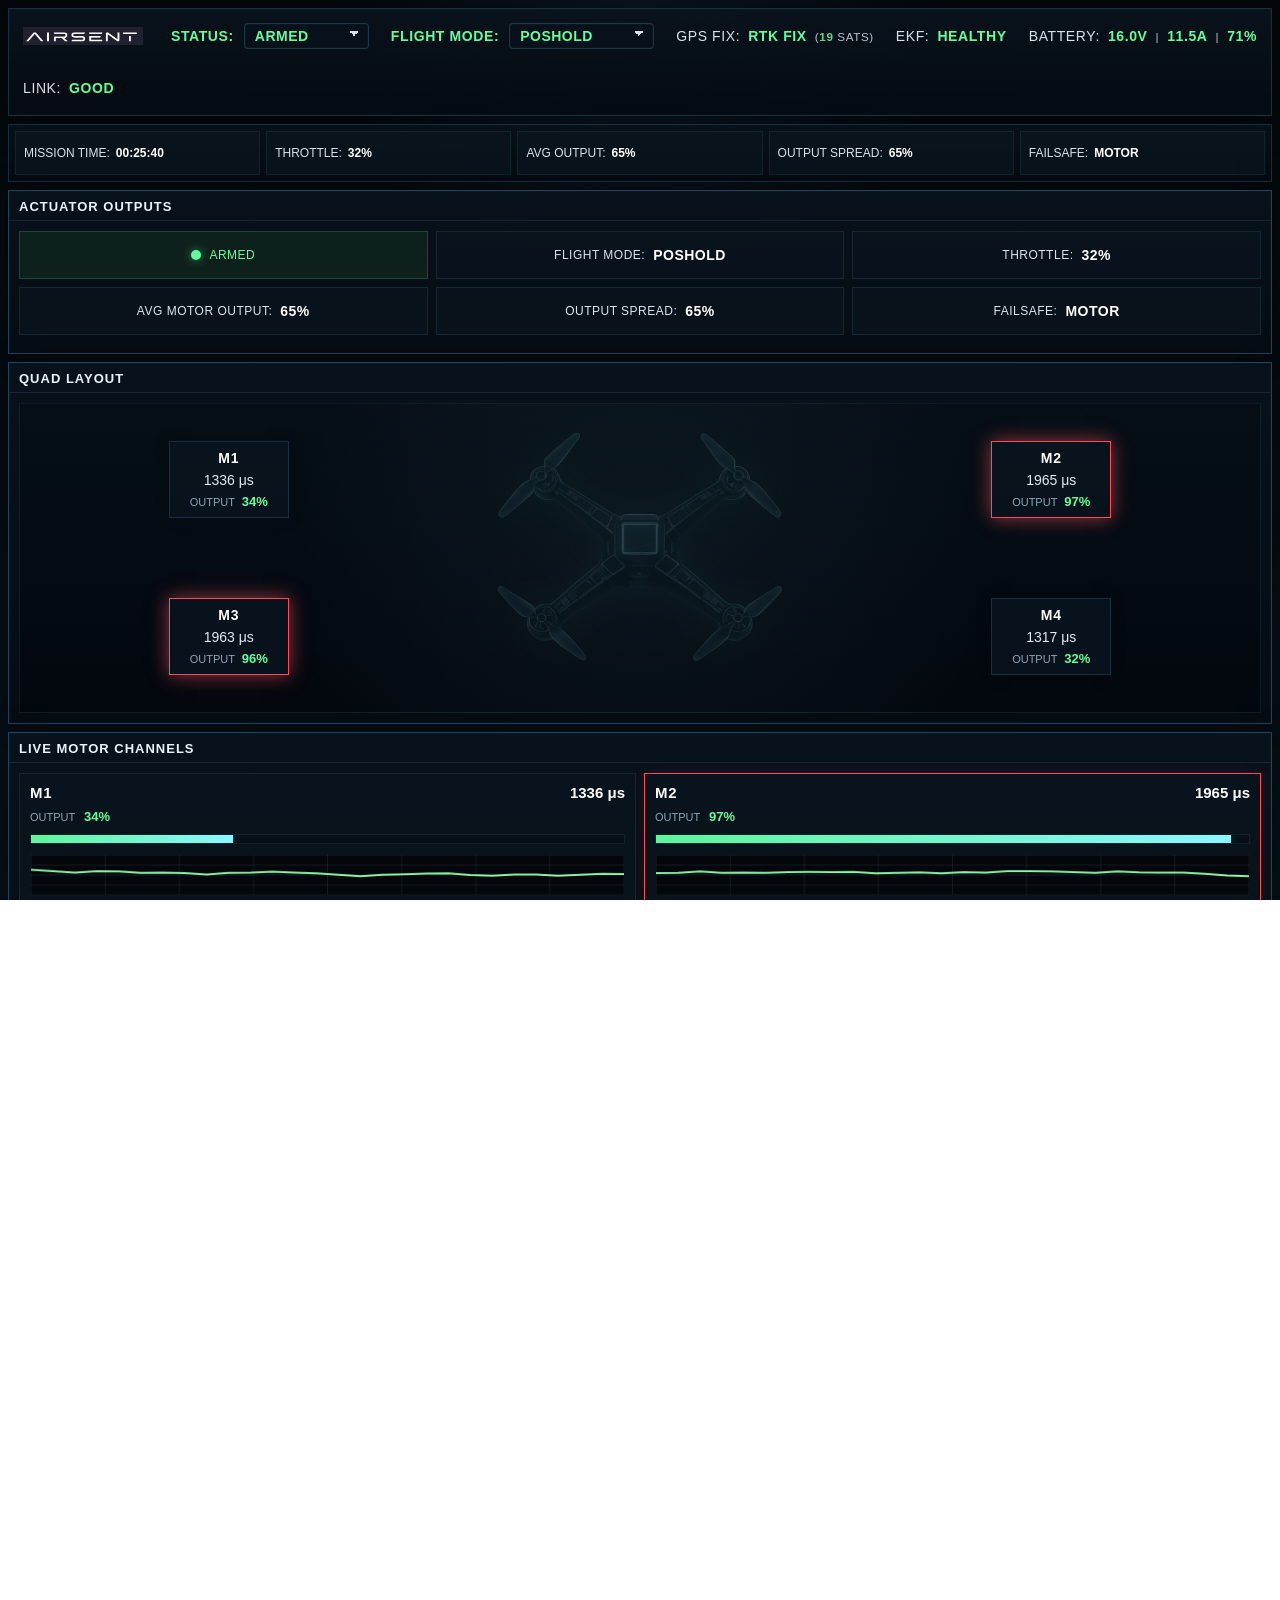
==== actuators.html @ c432e1ca "update project files" ====
<!DOCTYPE html>
<html lang="en">
<head>
  <meta charset="UTF-8" />
  <meta name="viewport" content="width=device-width, initial-scale=1.0" />
  <title>Airsent GCS V1 - Actuator Outputs</title>
  <link rel="stylesheet" href="styles.css" />
</head>
<body>
  <div class="app-shell">
    <header class="topbar">
      <div class="topbar-main">
        <div class="top-item status top-status-group">
          <img src="logo.png" alt="Airsent logo" class="top-logo" />
          <span class="top-static-label">STATUS:</span>
          <select id="statusSelect" class="top-select status-select">
            <option value="armed" selected>ARMED</option>
            <option value="prearm">PRE ARM</option>
            <option value="disarmed">DISARMED</option>
          </select>
        </div>

        <div class="top-item top-mode-group">
          <span class="top-static-label">FLIGHT MODE:</span>
          <select id="flightModeSelect" class="top-select flightmode-select">
            <option>STABILIZE</option>
            <option>ALTHOLD</option>
            <option selected>POSHOLD</option>
            <option>LOITER</option>
            <option>AUTO</option>
            <option>GUIDED</option>
            <option>RTL</option>
            <option>LAND</option>
            <option>BRAKE</option>
            <option>SPORT</option>
            <option>ACRO</option>
            <option>DRIFT</option>
            <option>FLIP</option>
            <option>AUTOTUNE</option>
            <option>THROW</option>
            <option>SMART_RTL</option>
          </select>
        </div>

        <div class="top-item">
          GPS FIX: <span id="gpsFixTop">RTK FIX</span> <small>(<span id="satCountTop">19</span> SATS)</small>
        </div>

        <div class="top-item">
          EKF: <span id="ekfTop">HEALTHY</span>
        </div>

        <div class="top-item">
          BATTERY:
          <span id="topVoltage">15.8V</span>
          <small>|</small>
          <span id="topCurrent">10.2A</span>
          <small>|</small>
          <span id="topBattery">71%</span>
        </div>

        <div class="top-item link-box">
          LINK: <span id="linkTop">GOOD</span>
        </div>
      </div>
    </header>

    <section class="subbar">
      <div class="subbar-item">
        <div class="subbar-mainline">
          <span class="subbar-label">MISSION TIME:</span>
          <span id="missionTime">00:25:38</span>
        </div>
      </div>

      <div class="subbar-item">
        <div class="subbar-mainline">
          <span class="subbar-label">THROTTLE:</span>
          <span id="throttlePercent">35%</span>
        </div>
      </div>

      <div class="subbar-item">
        <div class="subbar-mainline">
          <span class="subbar-label">AVG OUTPUT:</span>
          <span id="avgMotorOutput">33%</span>
        </div>
      </div>

      <div class="subbar-item">
        <div class="subbar-mainline">
          <span class="subbar-label">OUTPUT SPREAD:</span>
          <span id="motorSpread">6%</span>
        </div>
      </div>

      <div class="subbar-item">
        <div class="subbar-mainline">
          <span class="subbar-label">FAILSAFE:</span>
          <span id="failsafeStateTop">NORMAL</span>
        </div>
      </div>
    </section>

    <main class="actuator-page">

      <section class="panel actuator-summary-panel">
        <div class="panel-title">ACTUATOR OUTPUTS</div>

        <div class="actuator-summary-strip">
          <div class="summary-chip ok">
            <span class="chip-dot"></span>
            <span>ARMED</span>
          </div>
          <div class="summary-chip">
            FLIGHT MODE: <b id="summaryMode">POSHOLD</b>
          </div>
          <div class="summary-chip">
            THROTTLE: <b id="summaryThrottle">35%</b>
          </div>
          <div class="summary-chip">
            AVG MOTOR OUTPUT: <b id="summaryAverage">33%</b>
          </div>
          <div class="summary-chip">
            OUTPUT SPREAD: <b id="summarySpread">6%</b>
          </div>
          <div class="summary-chip">
            FAILSAFE: <b id="summaryFailsafe">NORMAL</b>
          </div>
        </div>
      </section>

      <section class="panel actuator-quad-panel">
        <div class="panel-title">QUAD LAYOUT</div>

        <div class="quad-diagram">
          <img src="drone-silhouette.png" alt="Drone silhouette" class="quad-drone-silhouette" />

          <div class="motor-node motor-node-1" id="nodeM1">
            <div class="motor-node-title">M1</div>
            <div class="motor-node-pwm"><span id="quadM1Pwm">1325</span> μs</div>
            <div class="motor-node-out">OUTPUT <b id="quadM1Out">32%</b></div>
          </div>

          <div class="motor-node motor-node-2" id="nodeM2">
            <div class="motor-node-title">M2</div>
            <div class="motor-node-pwm"><span id="quadM2Pwm">1305</span> μs</div>
            <div class="motor-node-out">OUTPUT <b id="quadM2Out">31%</b></div>
          </div>

          <div class="motor-node motor-node-3" id="nodeM3">
            <div class="motor-node-title">M3</div>
            <div class="motor-node-pwm"><span id="quadM3Pwm">1340</span> μs</div>
            <div class="motor-node-out">OUTPUT <b id="quadM3Out">34%</b></div>
          </div>

          <div class="motor-node motor-node-4" id="nodeM4">
            <div class="motor-node-title">M4</div>
            <div class="motor-node-pwm"><span id="quadM4Pwm">1335</span> μs</div>
            <div class="motor-node-out">OUTPUT <b id="quadM4Out">33%</b></div>
          </div>
        </div>
      </section>

      <section class="panel actuator-cards-panel">
        <div class="panel-title">LIVE MOTOR CHANNELS</div>

        <div class="motor-cards-grid">
          <div class="motor-card" id="motorCard1">
            <div class="motor-card-top">
              <div class="motor-card-title">M1</div>
              <div class="motor-card-value"><span id="m1pwm">1325</span> μs</div>
            </div>
            <div class="motor-card-sub">
              OUTPUT <b id="m1out">32%</b>
            </div>
            <div class="motor-bar-wrap">
              <div class="motor-bar"><div class="motor-bar-fill" id="m1bar" style="width:32%;"></div></div>
            </div>
            <canvas id="motorSpark1"></canvas>
          </div>

          <div class="motor-card" id="motorCard2">
            <div class="motor-card-top">
              <div class="motor-card-title">M2</div>
              <div class="motor-card-value"><span id="m2pwm">1305</span> μs</div>
            </div>
            <div class="motor-card-sub">
              OUTPUT <b id="m2out">31%</b>
            </div>
            <div class="motor-bar-wrap">
              <div class="motor-bar"><div class="motor-bar-fill" id="m2bar" style="width:31%;"></div></div>
            </div>
            <canvas id="motorSpark2"></canvas>
          </div>

          <div class="motor-card" id="motorCard3">
            <div class="motor-card-top">
              <div class="motor-card-title">M3</div>
              <div class="motor-card-value"><span id="m3pwm">1340</span> μs</div>
            </div>
            <div class="motor-card-sub">
              OUTPUT <b id="m3out">34%</b>
            </div>
            <div class="motor-bar-wrap">
              <div class="motor-bar"><div class="motor-bar-fill" id="m3bar" style="width:34%;"></div></div>
            </div>
            <canvas id="motorSpark3"></canvas>
          </div>

          <div class="motor-card" id="motorCard4">
            <div class="motor-card-top">
              <div class="motor-card-title">M4</div>
              <div class="motor-card-value"><span id="m4pwm">1335</span> μs</div>
            </div>
            <div class="motor-card-sub">
              OUTPUT <b id="m4out">33%</b>
            </div>
            <div class="motor-bar-wrap">
              <div class="motor-bar"><div class="motor-bar-fill" id="m4bar" style="width:33%;"></div></div>
            </div>
            <canvas id="motorSpark4"></canvas>
          </div>
        </div>
      </section>

      <section class="panel actuator-graphs-panel">
        <div class="panel-title">OUTPUT TRENDS</div>

        <div class="dual-graphs">
          <div class="graph-block">
            <div class="graph-label">MOTOR PWM (μs)</div>
            <canvas id="motorPwmChart"></canvas>
            <div class="graph-legend">
              <span class="legend-item legend-m1">M1</span>
              <span class="legend-item legend-m2">M2</span>
              <span class="legend-item legend-m3">M3</span>
              <span class="legend-item legend-m4">M4</span>
            </div>
          </div>

          <div class="graph-block">
            <div class="graph-label">MOTOR OUTPUT (%)</div>
            <canvas id="motorOutputChart"></canvas>
            <div class="graph-legend">
              <span class="legend-item legend-m1">M1</span>
              <span class="legend-item legend-m2">M2</span>
              <span class="legend-item legend-m3">M3</span>
              <span class="legend-item legend-m4">M4</span>
            </div>
          </div>
        </div>
      </section>

      <section class="panel actuator-diagnostics-panel">
        <div class="panel-title">DIAGNOSTICS</div>

        <div class="diagnostics-grid">
          <div class="diag-row">
            <span>AVERAGE OUTPUT</span>
            <b id="diagAverage">33%</b>
          </div>
          <div class="diag-row">
            <span>HIGHEST MOTOR</span>
            <b id="diagHighest">M3 @ 1340 μs</b>
          </div>
          <div class="diag-row">
            <span>LOWEST MOTOR</span>
            <b id="diagLowest">M2 @ 1305 μs</b>
          </div>
          <div class="diag-row">
            <span>OUTPUT SPREAD</span>
            <b id="diagSpread">6%</b>
          </div>
          <div class="diag-row">
            <span>OSCILLATION</span>
            <b id="diagOscillation">LOW</b>
          </div>
          <div class="diag-row">
            <span>STATUS</span>
            <b id="diagStatus">NO WARNINGS</b>
          </div>
        </div>
      </section>

      <section class="panel actuator-tests-panel">
        <div class="panel-title">MOTOR TESTS</div>

        <div class="tests-warning">
          PROPS MUST BE REMOVED BEFORE RUNNING ANY MOTOR TEST.
        </div>

        <div class="tests-grid">
          <button class="test-btn" data-motor="1">M1 TEST</button>
          <button class="test-btn" data-motor="2">M2 TEST</button>
          <button class="test-btn" data-motor="3">M3 TEST</button>
          <button class="test-btn" data-motor="4">M4 TEST</button>
        </div>

        <button class="test-btn stop-btn" data-motor="all-stop">ALL MOTORS STOP</button>
      </section>
    </main>
  </div>

  <script>
    const missionTimeEl = document.getElementById("missionTime");
    const topVoltage = document.getElementById("topVoltage");
    const topCurrent = document.getElementById("topCurrent");
    const topBattery = document.getElementById("topBattery");
    const throttlePercent = document.getElementById("throttlePercent");
    const avgMotorOutput = document.getElementById("avgMotorOutput");
    const motorSpreadEl = document.getElementById("motorSpread");
    const failsafeStateTop = document.getElementById("failsafeStateTop");

    const summaryMode = document.getElementById("summaryMode");
    const summaryThrottle = document.getElementById("summaryThrottle");
    const summaryAverage = document.getElementById("summaryAverage");
    const summarySpread = document.getElementById("summarySpread");
    const summaryFailsafe = document.getElementById("summaryFailsafe");

    const diagAverage = document.getElementById("diagAverage");
    const diagHighest = document.getElementById("diagHighest");
    const diagLowest = document.getElementById("diagLowest");
    const diagSpread = document.getElementById("diagSpread");
    const diagOscillation = document.getElementById("diagOscillation");
    const diagStatus = document.getElementById("diagStatus");

    const pwmEls = [
      document.getElementById("m1pwm"),
      document.getElementById("m2pwm"),
      document.getElementById("m3pwm"),
      document.getElementById("m4pwm")
    ];

    const outEls = [
      document.getElementById("m1out"),
      document.getElementById("m2out"),
      document.getElementById("m3out"),
      document.getElementById("m4out")
    ];

    const quadPwmEls = [
      document.getElementById("quadM1Pwm"),
      document.getElementById("quadM2Pwm"),
      document.getElementById("quadM3Pwm"),
      document.getElementById("quadM4Pwm")
    ];

    const quadOutEls = [
      document.getElementById("quadM1Out"),
      document.getElementById("quadM2Out"),
      document.getElementById("quadM3Out"),
      document.getElementById("quadM4Out")
    ];

    const barEls = [
      document.getElementById("m1bar"),
      document.getElementById("m2bar"),
      document.getElementById("m3bar"),
      document.getElementById("m4bar")
    ];

    const motorCards = [
      document.getElementById("motorCard1"),
      document.getElementById("motorCard2"),
      document.getElementById("motorCard3"),
      document.getElementById("motorCard4")
    ];

    const motorNodes = [
      document.getElementById("nodeM1"),
      document.getElementById("nodeM2"),
      document.getElementById("nodeM3"),
      document.getElementById("nodeM4")
    ];

    let missionSeconds = 25 * 60 + 38;
    let flightMode = "POSHOLD";

    function pad(n) {
      return String(n).padStart(2, "0");
    }

    function rand(min, max) {
      return Math.random() * (max - min) + min;
    }

    function pwmToPercent(pwm) {
      return Math.round(((pwm - 1000) / 1000) * 100);
    }

    function updateMissionTime() {
      missionSeconds++;
      const hours = Math.floor(missionSeconds / 3600);
      const minutes = Math.floor((missionSeconds % 3600) / 60);
      const seconds = missionSeconds % 60;
      missionTimeEl.textContent = `${pad(hours)}:${pad(minutes)}:${pad(seconds)}`;
    }

function applyMotorFaultState(pwm, outputs, average, spread) {
  let failsafe = "NORMAL";
  let status = "NO WARNINGS";
  let oscillation = "LOW";

  if (spread >= 8) {
    status = "OUTPUT IMBALANCE";
    oscillation = "MED";
  }

  if (spread >= 12) {
    failsafe = "WATCH";
    status = "HIGH SPREAD";
    oscillation = "HIGH";
  }

  let motorFaultDetected = false;

  pwm.forEach((value, i) => {
    const card = motorCards[i];
    const node = motorNodes[i];
    const output = outputs[i];

    card.classList.remove("warn-card", "hot-card", "motor-fault");
    node.classList.remove("motor-fault");

    if (output >= average + 4) {
      card.classList.add("warn-card");
    }

    if (output >= average + 7) {
      card.classList.add("hot-card");
    }

    const faultDetected =
      output > 85 ||
      value < 1050 ||
      value > 1950;

    if (faultDetected) {
      motorFaultDetected = true;
      card.classList.add("motor-fault");
      node.classList.add("motor-fault");
    }
  });

  if (motorFaultDetected) {
    failsafe = "MOTOR";
    status = "MOTOR FAULT";
    oscillation = "HIGH";
  }

  failsafeStateTop.textContent = failsafe;
  summaryFailsafe.textContent = failsafe;
  diagOscillation.textContent = oscillation;
  diagStatus.textContent = status;
}

    function updateActuatorPage() {
      updateMissionTime();

      const pwm = [
        Math.floor(rand(1295, 1360)),
        Math.floor(rand(1288, 1350)),
        Math.floor(rand(1305, 1375)),
        Math.floor(rand(1298, 1365))
      ];
      pwm[1] = 1965;

      const forceFault = Math.random() > 0.94;
      if (forceFault) {
        const faultIndex = Math.floor(rand(0, 4));
        pwm[faultIndex] = Math.floor(rand(1910, 1985));
      }

      const outputs = pwm.map(pwmToPercent);
      const average = Math.round(outputs.reduce((a, b) => a + b, 0) / outputs.length);
      const spread = Math.max(...outputs) - Math.min(...outputs);
      const highestIndex = outputs.indexOf(Math.max(...outputs));
      const lowestIndex = outputs.indexOf(Math.min(...outputs));

      const throttle = Math.round(rand(31, 38));
      const voltage = rand(15.5, 16.0).toFixed(1);
      const current = rand(9.6, 12.4).toFixed(1);
      const battery = Math.floor(rand(68, 73));

      topVoltage.textContent = `${voltage}V`;
      topCurrent.textContent = `${current}A`;
      topBattery.textContent = `${battery}%`;

      throttlePercent.textContent = `${throttle}%`;
      avgMotorOutput.textContent = `${average}%`;
      motorSpreadEl.textContent = `${spread}%`;

      summaryMode.textContent = flightMode;
      summaryThrottle.textContent = `${throttle}%`;
      summaryAverage.textContent = `${average}%`;
      summarySpread.textContent = `${spread}%`;

      diagAverage.textContent = `${average}%`;
      diagHighest.textContent = `M${highestIndex + 1} @ ${pwm[highestIndex]} μs`;
      diagLowest.textContent = `M${lowestIndex + 1} @ ${pwm[lowestIndex]} μs`;
      diagSpread.textContent = `${spread}%`;

      pwm.forEach((value, i) => {
        pwmEls[i].textContent = value;
        quadPwmEls[i].textContent = value;
        outEls[i].textContent = `${outputs[i]}%`;
        quadOutEls[i].textContent = `${outputs[i]}%`;
        barEls[i].style.width = `${outputs[i]}%`;
      });

      applyMotorFaultState(pwm, outputs, average, spread);
    }

    function randomSeries(length, base = 0.5, variation = 0.1) {
      const arr = [];
      let current = base;
      for (let i = 0; i < length; i++) {
        current += (Math.random() - 0.5) * variation;
        current = Math.max(0.08, Math.min(0.92, current));
        arr.push(current);
      }
      return arr;
    }

    function drawChart(canvasId, lines, gridX = 10, gridY = 5) {
      const canvas = document.getElementById(canvasId);
      if (!canvas) return;
      const ctx = canvas.getContext("2d");

      function render() {
        const rect = canvas.getBoundingClientRect();
        const width = rect.width;
        const height = rect.height;
        if (width <= 0 || height <= 0) return;

        canvas.width = width * window.devicePixelRatio;
        canvas.height = height * window.devicePixelRatio;
        ctx.setTransform(window.devicePixelRatio, 0, 0, window.devicePixelRatio, 0, 0);

        ctx.clearRect(0, 0, width, height);
        ctx.fillStyle = "#03070c";
        ctx.fillRect(0, 0, width, height);

        ctx.strokeStyle = "rgba(255,255,255,0.08)";
        ctx.lineWidth = 1;

        for (let x = 0; x <= gridX; x++) {
          const px = (x / gridX) * width;
          ctx.beginPath();
          ctx.moveTo(px, 0);
          ctx.lineTo(px, height);
          ctx.stroke();
        }

        for (let y = 0; y <= gridY; y++) {
          const py = (y / gridY) * height;
          ctx.beginPath();
          ctx.moveTo(0, py);
          ctx.lineTo(width, py);
          ctx.stroke();
        }

        for (const line of lines) {
          ctx.beginPath();
          ctx.strokeStyle = line.color;
          ctx.lineWidth = line.width || 2;

          line.data.forEach((v, i) => {
            const x = (i / (line.data.length - 1)) * width;
            const y = height - v * height;
            if (i === 0) ctx.moveTo(x, y);
            else ctx.lineTo(x, y);
          });

          ctx.stroke();
        }
      }

      render();
      window.addEventListener("resize", render);
    }

    drawChart("motorSpark1", [{ color: "#8df7a7", data: randomSeries(28, 0.62, 0.08), width: 2 }], 8, 4);
    drawChart("motorSpark2", [{ color: "#8df7a7", data: randomSeries(28, 0.56, 0.08), width: 2 }], 8, 4);
    drawChart("motorSpark3", [{ color: "#8df7a7", data: randomSeries(28, 0.68, 0.08), width: 2 }], 8, 4);
    drawChart("motorSpark4", [{ color: "#8df7a7", data: randomSeries(28, 0.64, 0.08), width: 2 }], 8, 4);

    drawChart("motorPwmChart", [
      { color: "#7fdcff", data: randomSeries(50, 0.56, 0.08) },
      { color: "#7fff98", data: randomSeries(50, 0.62, 0.08) },
      { color: "#d8ff73", data: randomSeries(50, 0.68, 0.08) },
      { color: "#8bc1ff", data: randomSeries(50, 0.60, 0.08) }
    ], 14, 5);

    drawChart("motorOutputChart", [
      { color: "#7fdcff", data: randomSeries(50, 0.30, 0.05) },
      { color: "#7fff98", data: randomSeries(50, 0.32, 0.05) },
      { color: "#d8ff73", data: randomSeries(50, 0.34, 0.05) },
      { color: "#8bc1ff", data: randomSeries(50, 0.33, 0.05) }
    ], 14, 5);

    setInterval(updateActuatorPage, 1000);
    updateActuatorPage();
  </script>
</body>
</html>
---- styles.css ----
:root{
  --bg:#04080d;
  --panel:#07131d;
  --panel2:#091824;
  --line:#173040;
  --line2:#1f455d;
  --text:#e9f3fb;
  --muted:#8ea6b8;
  --green:#62ff9e;
  --cyan:#7fdcff;
  --amber:#f0bc59;
  --red:#ff5d73;
  --orange:#ffb347;
}

*{
  box-sizing:border-box;
}

html,body{
  margin:0;
  padding:0;
  height:100%;
  overflow:hidden;
  background:
    radial-gradient(circle at top, rgba(60,125,190,.12), transparent 28%),
    linear-gradient(180deg,#03070b 0%, #061018 100%);
  color:var(--text);
  font-family:Arial, Helvetica, sans-serif;
}

body{
  min-height:100vh;
}

.app-shell{
  padding:8px;
  height:100vh;
}

.topbar{
  border:1px solid var(--line);
  background:linear-gradient(180deg, rgba(9,19,28,.95), rgba(4,10,16,.98));
  box-shadow:inset 0 0 0 1px rgba(255,255,255,.02), 0 0 40px rgba(0,0,0,.35);
  padding:10px 14px;
}

.topbar-main{
  display:flex;
  align-items:center;
  gap:18px;
  flex-wrap:wrap;
  justify-content:space-between;
}

.top-item{
  color:#d7e2ea;
  font-size:14px;
  letter-spacing:.6px;
  text-transform:uppercase;
  position:relative;
  display:flex;
  align-items:center;
  gap:8px;
  min-height:34px;
}

.top-item span{
  color:var(--green);
  font-weight:700;
}

.top-item small{
  color:#d7e2ea;
  opacity:.85;
}

.link-box{
  padding-right:6px;
}

.top-status-group,
.top-mode-group{
  gap:10px;
}

.top-logo{
  width:120px;
  height:auto;
  max-height:28px;
  object-fit:contain;
  object-position:left center;
  display:block;
  flex:0 0 auto;
  margin-right:18px;
}

.top-static-label{
  color:#d7e2ea;
  font-size:14px;
  letter-spacing:.6px;
  text-transform:uppercase;
  font-weight:400;
}

.top-select{
  background:rgba(8,18,28,.96);
  color:var(--green);
  border:1px solid rgba(127,220,255,.18);
  border-radius:4px;
  padding:4px 28px 4px 10px;
  font-size:14px;
  font-weight:700;
  text-transform:uppercase;
  letter-spacing:.5px;
  outline:none;
  appearance:none;
  -webkit-appearance:none;
  -moz-appearance:none;
  cursor:pointer;
  line-height:1.2;
  box-shadow:inset 0 0 0 1px rgba(255,255,255,.02);
  background-image:
    linear-gradient(45deg, transparent 50%, #d7e2ea 50%),
    linear-gradient(135deg, #d7e2ea 50%, transparent 50%);
  background-position:
    calc(100% - 14px) calc(50% - 2px),
    calc(100% - 9px) calc(50% - 2px);
  background-size:5px 5px, 5px 5px;
  background-repeat:no-repeat;
}

.top-select:hover{
  border-color:rgba(127,220,255,.30);
}

.top-select:focus{
  border-color:rgba(127,220,255,.45);
  box-shadow:0 0 0 1px rgba(127,220,255,.18);
}

.status-select{
  min-width:125px;
}

.flightmode-select{
  min-width:145px;
}

.status-select.status-armed{
  color:var(--green);
  border-color:rgba(98,255,158,.28);
}

.status-select.status-prearm{
  color:var(--orange);
  border-color:rgba(255,179,71,.28);
}

.status-select.status-disarmed{
  color:var(--red);
  border-color:rgba(255,93,115,.28);
}

/* blinking state for active command / mode */
.blink-red{
  color:var(--red) !important;
  border-color:rgba(255,93,115,.6) !important;
  box-shadow:0 0 0 1px rgba(255,93,115,.18), 0 0 12px rgba(255,93,115,.22) !important;
  animation:blinkRed 1s linear infinite;
}

@keyframes blinkRed{
  0%, 100%{
    opacity:1;
  }
  50%{
    opacity:.35;
  }
}

.subbar{
  margin-top:8px;
  border:1px solid var(--line);
  background:linear-gradient(180deg, rgba(7,17,26,.94), rgba(4,10,16,.98));
  display:grid;
  grid-template-columns:repeat(5,1fr);
  gap:6px;
  padding:6px;
}

.subbar-item{
  border:1px solid rgba(127,220,255,.08);
  background:rgba(10,20,30,.75);
  padding:6px 8px;
  font-size:12px;
  text-transform:uppercase;
  color:#d6e2eb;
  min-height:44px;
  display:flex;
  align-items:center;
  justify-content:space-between;
  gap:8px;
}

.subbar-item span{
  color:#fff;
  font-weight:700;
}

.subbar-mainline{
  display:flex;
  align-items:center;
  gap:6px;
  min-width:0;
  flex-wrap:wrap;
}

.subbar-label{
  color:#d6e2eb !important;
  font-weight:400 !important;
}

.subbar-controls{
  display:flex;
  align-items:center;
  gap:6px;
  flex-shrink:0;
}

.subbar-btn{
  width:24px;
  height:24px;
  border-radius:4px;
  border:1px solid rgba(127,220,255,.18);
  background:#0c1822;
  color:var(--green);
  cursor:pointer;
  font-size:12px;
  line-height:1;
  display:flex;
  align-items:center;
  justify-content:center;
}

.subbar-btn:hover{
  border-color:rgba(127,220,255,.35);
  background:#102432;
}

.subbar-btn.warning{
  color:var(--red);
  border-color:rgba(255,93,115,.35);
}

.subbar-btn.warning:hover{
  border-color:rgba(255,93,115,.55);
  background:#24121a;
}

.dashboard{
  margin-top:8px;
  display:grid;
  grid-template-columns:220px minmax(220px, .68fr) minmax(700px, 2.55fr) minmax(250px, .9fr);
  grid-template-rows:minmax(0, 1fr) 150px 190px;
  grid-template-areas:
    "left attitude map right"
    "left mini mini mini"
    "left timeline timeline timeline";
  gap:8px;
  height:calc(100vh - 112px);
  width:100%;
  min-width:0;
}

.panel{
  border:1px solid var(--line2);
  background:
    linear-gradient(180deg, rgba(8,18,28,.96), rgba(5,12,18,.98));
  box-shadow:
    inset 0 0 0 1px rgba(255,255,255,.02),
    0 0 25px rgba(0,0,0,.3);
  position:relative;
  overflow:hidden;
  min-width:0;
}

.panel::before{
  content:"";
  position:absolute;
  inset:0;
  background-image:
    linear-gradient(rgba(255,255,255,.02) 1px, transparent 1px),
    linear-gradient(90deg, rgba(255,255,255,.015) 1px, transparent 1px);
  background-size:100% 28px, 28px 100%;
  opacity:.08;
  pointer-events:none;
}

.panel-title{
  font-size:13px;
  letter-spacing:1px;
  text-transform:uppercase;
  font-weight:700;
  padding:8px 10px 6px;
  border-bottom:1px solid rgba(127,220,255,.1);
}

.panel-title-with-actions{
  display:flex;
  align-items:center;
  justify-content:space-between;
  gap:10px;
}

.panel-action-group{
  display:flex;
  align-items:center;
  gap:6px;
}

.panel-action-btn{
  width:24px;
  height:24px;
  border-radius:4px;
  border:1px solid rgba(127,220,255,.18);
  background:#0c1822;
  color:var(--green);
  cursor:pointer;
  font-size:12px;
  line-height:1;
  display:flex;
  align-items:center;
  justify-content:center;
  flex-shrink:0;
}

.panel-action-btn:hover{
  border-color:rgba(127,220,255,.35);
  background:#102432;
}

.panel-action-btn.warning{
  color:var(--red);
  border-color:rgba(255,93,115,.35);
}

.panel-action-btn.warning:hover{
  border-color:rgba(255,93,115,.55);
  background:#24121a;
}

.left-column{
  grid-area:left;
  display:grid;
  gap:8px;
  grid-template-rows:172px 132px 164px 1fr;
  min-height:0;
}

.motor-panel,
.failsafe-panel,
.flight-controls-panel,
.events-panel{
  padding-bottom:8px;
}

.motor-header{
  display:grid;
  grid-template-columns:1fr 55px;
  padding:8px 10px 4px;
  color:var(--muted);
  font-size:11px;
  text-transform:uppercase;
}

.motor-row{
  display:grid;
  grid-template-columns:1fr 55px;
  gap:8px;
  align-items:center;
  padding:7px 10px;
  font-size:13px;
  border-bottom:1px solid rgba(255,255,255,.03);
}

.motor-row b{
  color:#fff;
  margin-left:4px;
}

.pill-good{
  margin:10px 10px 0;
  display:inline-block;
  border:1px solid rgba(98,255,158,.18);
  background:rgba(17,38,28,.85);
  color:var(--green);
  padding:5px 10px;
  font-weight:700;
  text-transform:uppercase;
}

/* FAILSAFE PANEL */

.failsafe-list{
  padding:8px 10px 0;
  display:grid;
  gap:8px;
}

.failsafe-row{
  display:grid;
  grid-template-columns:minmax(0,1fr) 92px;
  align-items:center;
  gap:8px;
  padding:0;
  border-bottom:none;
  font-size:12px;
  text-transform:uppercase;
}

.failsafe-row span{
  color:#d8e5ef;
  min-width:0;
}

.failsafe-select{
  width:100%;
  min-width:0;
  background:rgba(8,18,28,.96);
  color:var(--amber);
  border:1px solid rgba(240,188,89,.22);
  border-radius:4px;
  padding:5px 22px 5px 8px;
  font-size:11px;
  font-weight:700;
  text-transform:uppercase;
  letter-spacing:.4px;
  outline:none;
  appearance:none;
  -webkit-appearance:none;
  -moz-appearance:none;
  cursor:pointer;
  background-image:
    linear-gradient(45deg, transparent 50%, #d7e2ea 50%),
    linear-gradient(135deg, #d7e2ea 50%, transparent 50%);
  background-position:
    calc(100% - 12px) calc(50% - 2px),
    calc(100% - 7px) calc(50% - 2px);
  background-size:5px 5px, 5px 5px;
  background-repeat:no-repeat;
}

.failsafe-select:hover{
  border-color:rgba(240,188,89,.4);
}

.failsafe-select:focus{
  border-color:rgba(240,188,89,.55);
}

/* FLIGHT CONTROLS */

.flight-controls-panel{
  padding-bottom:10px;
}

.flight-controls-grid{
  display:grid;
  grid-template-columns:repeat(4, minmax(0,1fr));
  gap:8px;
  padding:12px;
}

.flight-btn{
  background:#0c1822;
  border:1px solid rgba(127,220,255,.18);
  color:var(--green);
  font-size:20px;
  height:42px;
  border-radius:6px;
  cursor:pointer;
  transition:.15s ease;
  box-shadow:inset 0 0 0 1px rgba(255,255,255,.02);
  display:flex;
  align-items:center;
  justify-content:center;
  min-width:0;
}

.flight-btn:hover{
  border-color:rgba(127,220,255,.35);
  background:#102432;
}

.flight-btn:active{
  transform:translateY(1px);
}

.flight-btn.active-command{
  color:var(--red);
  border-color:rgba(255,93,115,.6);
  box-shadow:0 0 0 1px rgba(255,93,115,.18), 0 0 12px rgba(255,93,115,.22);
  animation:blinkRed 1s linear infinite;
}

.emergency-btn{
  color:var(--red);
  border-color:rgba(255,93,115,.35);
}

.emergency-btn:hover{
  border-color:rgba(255,93,115,.55);
  background:#24121a;
}

.event-item{
  display:flex;
  justify-content:space-between;
  gap:8px;
  padding:6px 10px;
  border-bottom:1px solid rgba(255,255,255,.03);
  font-size:12px;
}

.event-item span:first-child{
  color:#d8e5ef;
  min-width:64px;
}

.event-item span:last-child{
  color:#ecf7ff;
  text-transform:uppercase;
  font-size:12px;
  text-align:right;
}

.attitude-panel{
  grid-area:attitude;
  padding-bottom:6px;
  min-height:0;
  display:flex;
  flex-direction:column;
}

.attitude-topline{
  display:flex;
  justify-content:space-between;
  padding:8px 12px 0;
  text-transform:uppercase;
  font-size:11px;
  color:#d0dce5;
  flex-shrink:0;
}

.attitude-topline span{
  color:#fff;
  font-size:14px;
  font-weight:700;
  margin-left:4px;
}

.attitude-layout{
  display:grid;
  grid-template-columns:minmax(0, 1fr);
  gap:0;
  padding:4px 10px 0;
  align-items:center;
  flex:0 0 auto;
}

.attitude-wrap{
  display:flex;
  align-items:center;
  justify-content:center;
  min-height:138px;
}

.attitude-ring{
  width:128px;
  height:128px;
  border-radius:50%;
  position:relative;
  border:1px solid rgba(255,255,255,.10);
  background:
    radial-gradient(circle at 50% 40%, rgba(255,255,255,.04), rgba(255,255,255,0) 58%),
    linear-gradient(180deg, rgba(7,18,28,.96), rgba(3,8,14,.98));
  box-shadow:
    inset 0 0 0 8px rgba(255,255,255,.02),
    inset 0 0 20px rgba(0,0,0,.45),
    0 0 20px rgba(127,220,255,.05);
}

.attitude-bezel{
  position:absolute;
  inset:5px;
  border-radius:50%;
  border:2px solid rgba(255,255,255,.14);
  pointer-events:none;
}

.tick{
  position:absolute;
  background:#f2f7fb;
  opacity:.95;
  border-radius:2px;
  box-shadow:0 0 8px rgba(255,255,255,.08);
}

.tick-top{width:16px;height:4px;top:7px;left:50%;transform:translateX(-50%);}
.tick-right{width:4px;height:16px;right:7px;top:50%;transform:translateY(-50%);}
.tick-bottom{width:16px;height:4px;bottom:7px;left:50%;transform:translateX(-50%);}
.tick-left{width:4px;height:16px;left:7px;top:50%;transform:translateY(-50%);}

.attitude-mark{
  position:absolute;
  width:12px;
  height:2px;
  background:rgba(255,255,255,.55);
  top:50%;
  margin-top:-1px;
}

.mark-30-left{left:16px;}
.mark-30-right{right:16px;}
.mark-15-left{left:26px;width:8px;}
.mark-15-right{right:26px;width:8px;}

.horizon-disc{
  position:absolute;
  inset:14px;
  border-radius:50%;
  overflow:hidden;
  background:#000;
  box-shadow:inset 0 0 22px rgba(0,0,0,.45);
}

.sky{
  position:absolute;
  inset:0 0 50% 0;
  background:
    linear-gradient(180deg,#78afd8 0%, #4f82aa 55%, #335a7c 100%);
}

.ground{
  position:absolute;
  inset:50% 0 0 0;
  background:
    linear-gradient(180deg,#9a8462 0%, #776246 52%, #584633 100%);
}

.horizon-line{
  position:absolute;
  top:50%;
  left:-10%;
  width:120%;
  height:4px;
  background:#f0c25b;
  box-shadow:0 0 12px rgba(240,194,91,.28);
}

.pitch-ladder{
  position:absolute;
  left:50%;
  width:34px;
  height:2px;
  background:rgba(255,255,255,.72);
  transform:translateX(-50%);
}

.pitch-up-1{top:36%;}
.pitch-up-2{top:27%; width:22px;}
.pitch-down-1{top:64%;}
.pitch-down-2{top:73%; width:22px;}

.crosshair{
  position:absolute;
  left:50%;
  top:50%;
  width:40px;
  height:40px;
  transform:translate(-50%,-50%);
}

.crosshair::before,
.crosshair::after{
  content:"";
  position:absolute;
  background:#ffffff;
  box-shadow:0 0 10px rgba(255,255,255,.08);
}

.crosshair::before{
  width:40px;
  height:3px;
  top:50%;
  left:0;
  transform:translateY(-50%);
}

.crosshair::after{
  width:3px;
  height:40px;
  top:0;
  left:50%;
  transform:translateX(-50%);
}

.attitude-glow{
  position:absolute;
  inset:0;
  border-radius:50%;
  box-shadow:0 0 18px rgba(127,220,255,.05) inset;
  pointer-events:none;
}

.attitude-side{
  display:none;
}

.attitude-bottom-strip{
  display:grid;
  grid-template-columns:1fr;
  gap:4px;
  padding:6px 10px 0;
  margin-top:auto;
}

.compass-strip{
  min-height:92px;
}

.compass-card{
  border:1px solid rgba(127,220,255,.08);
  background:
    linear-gradient(180deg, rgba(10,20,30,.78), rgba(6,14,22,.88));
  padding:8px 8px 6px;
  min-width:0;
  display:flex;
  flex-direction:column;
  align-items:center;
  justify-content:center;
  gap:6px;
}

.modern-compass{
  position:relative;
  width:104px;
  height:104px;
}

.modern-compass-ring{
  position:absolute;
  inset:0;
  border-radius:50%;
  border:2px solid rgba(255,255,255,.22);
  background:
    radial-gradient(circle at 50% 42%, rgba(255,255,255,.03), rgba(255,255,255,0) 55%),
    linear-gradient(180deg, rgba(5,10,16,.96), rgba(2,6,10,.98));
  box-shadow:
    inset 0 0 0 6px rgba(255,255,255,.02),
    inset 0 0 18px rgba(0,0,0,.45);
}

.modern-compass-inner{
  position:absolute;
  inset:12px;
  border-radius:50%;
  border:1px solid rgba(255,255,255,.08);
  background:rgba(0,0,0,.16);
}

.modern-tick{
  position:absolute;
  background:rgba(255,255,255,.65);
  border-radius:2px;
}

.tick-n{width:4px;height:10px;left:50%;top:7px;transform:translateX(-50%);}
.tick-e{width:10px;height:4px;right:7px;top:50%;transform:translateY(-50%);}
.tick-s{width:4px;height:10px;left:50%;bottom:7px;transform:translateX(-50%);}
.tick-w{width:10px;height:4px;left:7px;top:50%;transform:translateY(-50%);}

.modern-compass-label{
  position:absolute;
  color:#edf4fa;
  font-size:10px;
  line-height:1;
  letter-spacing:.5px;
  opacity:.95;
}

.modern-compass-label.n{left:50%;top:18px;transform:translateX(-50%);}
.modern-compass-label.e{right:16px;top:50%;transform:translateY(-50%);}
.modern-compass-label.s{left:50%;bottom:18px;transform:translateX(-50%);}
.modern-compass-label.w{left:16px;top:50%;transform:translateY(-50%);}

.modern-compass-arrow{
  position:absolute;
  left:50%;
  top:50%;
  width:16px;
  height:42px;
  transform:translate(-50%, -50%);
  transform-origin:50% 50%;
}

.arrow-head{
  position:absolute;
  left:50%;
  top:0;
  width:0;
  height:0;
  transform:translateX(-50%);
  border-left:10px solid transparent;
  border-right:10px solid transparent;
  border-bottom:24px solid #ff667e;
  filter:drop-shadow(0 0 8px rgba(255,102,126,.16));
}

.arrow-tail{
  position:absolute;
  left:50%;
  bottom:0;
  width:3px;
  height:18px;
  transform:translateX(-50%);
  background:linear-gradient(180deg, rgba(255,255,255,.92), rgba(255,255,255,.38));
  border-radius:3px;
}

.modern-compass-center{
  position:absolute;
  left:50%;
  top:50%;
  width:10px;
  height:10px;
  border-radius:50%;
  background:#ffffff;
  box-shadow:0 0 8px rgba(255,255,255,.18);
  transform:translate(-50%,-50%);
}

.compass-heading-text{
  font-size:12px;
  color:#b8cad7;
  text-transform:uppercase;
  letter-spacing:.6px;
}

.compass-heading-text span{
  color:var(--green);
  font-weight:700;
}

.strip-card{
  border:1px solid rgba(127,220,255,.08);
  background:rgba(10,20,30,.75);
  padding:6px 6px;
  color:#b8cad7;
  min-width:0;
  display:flex;
  flex-direction:column;
  gap:2px;
  align-items:flex-start;
  justify-content:center;
}

.strip-label{
  font-size:10px;
  line-height:1.1;
  text-transform:uppercase;
  color:#b8cad7;
}

.strip-value{
  color:var(--green);
  font-weight:700;
  font-size:10px;
  line-height:1.1;
  text-transform:uppercase;
  white-space:normal;
  word-break:break-word;
}

.map-panel{
  grid-area:map;
  min-height:0;
  display:flex;
  flex-direction:column;
}

.map-topline{
  display:flex;
  justify-content:space-between;
  padding:10px 10px 6px;
  text-transform:uppercase;
  font-size:13px;
  gap:10px;
  flex-shrink:0;
}

.map-topline span{
  color:#fff;
  font-weight:700;
}

.map-body{
  margin:0 10px;
  height:100%;
  min-height:240px;
  border:1px solid rgba(127,220,255,.08);
  position:relative;
  overflow:hidden;
  background:#111;
  flex:1 1 auto;
}

.real-map{
  z-index:1;
}

.leaflet-container{
  width:100%;
  height:100%;
  background:#0b1118;
  font-family:Arial, Helvetica, sans-serif;
}

.leaflet-control-zoom a{
  background:#1b2430 !important;
  color:#ffffff !important;
  border:none !important;
}

.leaflet-control-attribution{
  background:rgba(0,0,0,0.45) !important;
  color:#dbe7ef !important;
  font-size:10px !important;
}

.map-meta,
.map-footer{
  display:flex;
  justify-content:space-between;
  gap:8px;
  padding:8px 10px 0;
  text-transform:uppercase;
  font-size:12px;
  flex-shrink:0;
}

.map-meta span,
.map-footer span{
  color:var(--green);
  font-weight:700;
}

.right-column{
  grid-area:right;
  display:grid;
  gap:8px;
  grid-template-rows:96px minmax(0, 1fr);
  min-height:0;
}

.side-panel{
  padding-bottom:8px;
}

.side-big{
  padding:12px 10px 4px;
  font-size:20px;
  font-weight:700;
  letter-spacing:1px;
}

.green-text{
  color:var(--green);
}

.side-mini-row,
.env-row,
.sensor-row{
  display:flex;
  justify-content:space-between;
  align-items:center;
  padding:6px 10px 0;
  font-size:12px;
  gap:10px;
}

.side-mini-row b,
.sensor-row b{
  color:#fff;
}

.sensor-panel{
  min-height:0;
}

.sensor-row{
  border-bottom:1px solid rgba(255,255,255,.03);
  padding-bottom:5px;
}

.sensor-row span{
  min-width:0;
  white-space:nowrap;
}

.sensor-ok{
  color:var(--green) !important;
  font-size:11px;
  text-transform:uppercase;
  flex-shrink:0;
}

.mini-graphs{
  grid-area:mini;
  display:grid;
  grid-template-columns:repeat(5, minmax(0, 1fr));
  gap:8px;
  min-height:0;
  align-self:stretch;
}

.mini-graph-panel{
  height:150px;
  min-width:0;
}

.mini-graph-panel canvas{
  display:block;
  width:calc(100% - 16px);
  height:100px;
  margin:8px 8px 0;
  background:#03070c;
  border:1px solid rgba(127,220,255,.06);
}

.bottom-timeline{
  grid-area:timeline;
  display:grid;
  grid-template-rows:auto 1fr 1fr;
  gap:8px;
  padding:8px;
  height:190px;
  min-height:0;
}

.bottom-title{
  padding:0 0 2px;
  border-bottom:none;
  font-size:11px;
  color:#d6e2eb;
}

.timeline-block{
  min-height:0;
  display:grid;
  grid-template-rows:auto 1fr;
  gap:4px;
}

.timeline-label{
  font-size:10px;
  letter-spacing:.8px;
  text-transform:uppercase;
  color:var(--muted);
  padding-left:2px;
  line-height:1;
}

.bottom-timeline canvas{
  display:block;
  width:100%;
  height:56px;
  background:#03070c;
  border:1px solid rgba(127,220,255,.06);
}

/* confirmation modal */

.confirm-overlay{
  position:fixed;
  inset:0;
  background:rgba(0,0,0,.58);
  display:flex;
  align-items:center;
  justify-content:center;
  z-index:9999;
}

.confirm-overlay.hidden{
  display:none;
}

.confirm-modal{
  width:min(360px, calc(100vw - 32px));
  border:1px solid var(--line2);
  background:linear-gradient(180deg, rgba(8,18,28,.98), rgba(5,12,18,.99));
  box-shadow:
    inset 0 0 0 1px rgba(255,255,255,.02),
    0 12px 40px rgba(0,0,0,.45);
  padding:16px;
}

.confirm-title{
  font-size:14px;
  letter-spacing:1px;
  text-transform:uppercase;
  font-weight:700;
  margin-bottom:10px;
}

.confirm-message{
  color:#d8e5ef;
  font-size:14px;
  line-height:1.45;
  margin-bottom:14px;
}

.confirm-actions{
  display:flex;
  justify-content:flex-end;
  gap:8px;
}

.confirm-btn{
  min-width:92px;
  height:34px;
  border-radius:5px;
  border:1px solid rgba(127,220,255,.18);
  background:#0c1822;
  color:var(--green);
  cursor:pointer;
  font-size:12px;
  font-weight:700;
  letter-spacing:.6px;
  text-transform:uppercase;
}

.confirm-btn:hover{
  border-color:rgba(127,220,255,.35);
  background:#102432;
}

.confirm-btn.danger{
  color:var(--red);
  border-color:rgba(255,93,115,.35);
}

.confirm-btn.danger:hover{
  border-color:rgba(255,93,115,.55);
  background:#24121a;
}

@media (max-width: 1500px){
  html,body{
    overflow:auto;
  }

  .app-shell{
    height:auto;
  }

  .dashboard{
    height:auto;
    grid-template-columns:220px 1fr;
    grid-template-rows:auto auto auto auto;
    grid-template-areas:
      "left attitude"
      "left map"
      "left right"
      "left mini"
      "left timeline";
  }
}

@media (max-width: 1100px){
  .dashboard{
    grid-template-columns:1fr;
    grid-template-rows:auto;
    grid-template-areas:
      "left"
      "attitude"
      "map"
      "right"
      "mini"
      "timeline";
  }

  .mini-graphs{
    grid-template-columns:1fr 1fr;
  }

  .subbar{
    grid-template-columns:1fr 1fr;
  }
}
/* =========================
   ACTUATORS PAGE
========================= */

.actuator-page{
  margin-top:8px;
  display:grid;
  grid-template-columns:1.15fr 1fr;
  grid-template-rows:auto 360px 260px 180px;
  grid-template-areas:
    "summary summary"
    "quad cards"
    "graphs graphs"
    "diag tests";
  gap:8px;
  height:calc(100vh - 112px);
  width:100%;
  min-width:0;
}

.actuator-summary-panel{
  grid-area:summary;
  padding-bottom:8px;
}

.actuator-summary-strip{
  display:grid;
  grid-template-columns:repeat(6, minmax(0,1fr));
  gap:8px;
  padding:10px;
}

.summary-chip{
  min-height:48px;
  border:1px solid rgba(127,220,255,.10);
  background:rgba(10,20,30,.70);
  display:flex;
  align-items:center;
  justify-content:center;
  gap:8px;
  padding:8px 10px;
  font-size:12px;
  text-transform:uppercase;
  color:#d8e5ef;
  letter-spacing:.5px;
  text-align:center;
}

.summary-chip b{
  color:#ffffff;
  font-size:14px;
}

.summary-chip.ok{
  color:var(--green);
  border-color:rgba(98,255,158,.18);
  background:rgba(17,38,28,.75);
}

.chip-dot{
  width:10px;
  height:10px;
  border-radius:50%;
  background:var(--green);
  box-shadow:0 0 10px rgba(98,255,158,.5);
  flex-shrink:0;
}

.actuator-quad-panel{
  grid-area:quad;
  min-height:0;
  padding-bottom:10px;
}

.quad-diagram{
  position:relative;
  height:calc(100% - 40px);
  min-height:300px;
  margin:10px;
  border:1px solid rgba(127,220,255,.08);
  background:
    radial-gradient(circle at center, rgba(127,220,255,.05), transparent 55%),
    linear-gradient(180deg, rgba(6,14,22,.95), rgba(3,8,14,.98));
  overflow:hidden;
}

.quad-drone-silhouette{
  position:absolute;
  left:50%;
  top:50%;
  transform:translate(-50%, -50%);
  width:520px;
  max-width:95%;
  height:auto;
  opacity:.18;

  filter:
    drop-shadow(0 0 18px rgba(127,220,255,.18))
    brightness(1.15)
    contrast(1.08);

  pointer-events:none;
  z-index:1;
}



.motor-node{
  position:absolute;
  width:120px;
  min-height:70px;
  border:1px solid rgba(127,220,255,.14);
  background:rgba(10,20,30,.88);
  padding:8px;
  text-align:center;
  box-shadow:0 0 14px rgba(0,0,0,.22);
  z-index:4;
}

.motor-node-1{ left:12%; top:12%; }
.motor-node-2{ right:12%; top:12%; }
.motor-node-3{ left:12%; bottom:12%; }
.motor-node-4{ right:12%; bottom:12%; }

.motor-node-title{
  font-size:14px;
  font-weight:700;
  color:#ffffff;
  letter-spacing:.8px;
}

.motor-node-pwm{
  margin-top:6px;
  font-size:14px;
  color:#dfeaf2;
}

.motor-node-out{
  margin-top:6px;
  font-size:11px;
  text-transform:uppercase;
  color:var(--muted);
}

.motor-node-out b{
  color:var(--green);
  margin-left:4px;
  font-size:13px;
}

.actuator-cards-panel{
  grid-area:cards;
  min-height:0;
  padding-bottom:10px;
}

.motor-cards-grid{
  display:grid;
  grid-template-columns:1fr 1fr;
  gap:8px;
  padding:10px;
}

.motor-card{
  border:1px solid rgba(127,220,255,.10);
  background:rgba(10,20,30,.75);
  padding:10px;
  min-height:132px;
}

.motor-card.warn-card{
  border-color:rgba(240,188,89,.30);
  box-shadow:0 0 10px rgba(240,188,89,.08);
}

.motor-card.hot-card{
  border-color:rgba(255,93,115,.34);
  box-shadow:0 0 12px rgba(255,93,115,.10);
}

.motor-card-top{
  display:flex;
  align-items:center;
  justify-content:space-between;
  gap:8px;
}

.motor-card-title{
  font-size:15px;
  font-weight:700;
  color:#ffffff;
  letter-spacing:.8px;
}

.motor-card-value{
  font-size:15px;
  color:#ffffff;
  font-weight:700;
}

.motor-card-sub{
  margin-top:8px;
  font-size:11px;
  text-transform:uppercase;
  color:var(--muted);
}

.motor-card-sub b{
  color:var(--green);
  margin-left:6px;
  font-size:13px;
}

.motor-bar-wrap{
  margin-top:10px;
}

.motor-bar{
  width:100%;
  height:10px;
  background:#071019;
  border:1px solid rgba(127,220,255,.08);
  position:relative;
  overflow:hidden;
}

.motor-bar-fill{
  height:100%;
  background:linear-gradient(90deg, #5cf69b, #8af7ff);
  box-shadow:0 0 10px rgba(98,255,158,.18);
}

.motor-card canvas{
  display:block;
  width:100%;
  height:42px;
  margin-top:10px;
  background:#03070c;
  border:1px solid rgba(127,220,255,.06);
}

.actuator-graphs-panel{
  grid-area:graphs;
  min-height:0;
  padding-bottom:10px;
}

.dual-graphs{
  display:grid;
  grid-template-columns:1fr 1fr;
  gap:10px;
  padding:10px;
  height:calc(100% - 40px);
}

.graph-block{
  min-height:0;
  display:grid;
  grid-template-rows:auto 1fr auto;
  gap:6px;
}

.graph-label{
  font-size:11px;
  text-transform:uppercase;
  color:var(--muted);
  letter-spacing:.8px;
}

.graph-block canvas{
  display:block;
  width:100%;
  height:145px;
  background:#03070c;
  border:1px solid rgba(127,220,255,.06);
}

.graph-legend{
  display:flex;
  gap:10px;
  flex-wrap:wrap;
  align-items:center;
}

.legend-item{
  font-size:11px;
  text-transform:uppercase;
  color:#d7e2ea;
  display:inline-flex;
  align-items:center;
  gap:6px;
}

.legend-item::before{
  content:"";
  width:10px;
  height:10px;
  display:inline-block;
  border-radius:2px;
}

.legend-m1::before{ background:#7fdcff; }
.legend-m2::before{ background:#7fff98; }
.legend-m3::before{ background:#d8ff73; }
.legend-m4::before{ background:#8bc1ff; }

.actuator-diagnostics-panel{
  grid-area:diag;
  min-height:0;
  padding-bottom:10px;
}

.diagnostics-grid{
  display:grid;
  grid-template-columns:1fr;
  gap:0;
  padding:10px;
}

.diag-row{
  display:flex;
  justify-content:space-between;
  align-items:center;
  gap:8px;
  padding:10px 0;
  border-bottom:1px solid rgba(255,255,255,.03);
  font-size:12px;
  text-transform:uppercase;
  color:#d8e5ef;
}

.diag-row b{
  color:var(--green);
  text-align:right;
  font-size:12px;
}

.actuator-tests-panel{
  grid-area:tests;
  min-height:0;
  padding-bottom:10px;
}

.tests-warning{
  margin:10px 10px 0;
  padding:8px 10px;
  border:1px solid rgba(255,179,71,.25);
  background:rgba(43,28,10,.45);
  color:var(--amber);
  font-size:11px;
  text-transform:uppercase;
  letter-spacing:.6px;
  text-align:center;
}

.tests-grid{
  display:grid;
  grid-template-columns:1fr 1fr;
  gap:8px;
  padding:10px;
}

.test-btn{
  height:42px;
  border-radius:6px;
  border:1px solid rgba(127,220,255,.18);
  background:#0c1822;
  color:var(--green);
  font-size:12px;
  font-weight:700;
  text-transform:uppercase;
  letter-spacing:.7px;
  cursor:pointer;
  box-shadow:inset 0 0 0 1px rgba(255,255,255,.02);
}

.test-btn:hover{
  border-color:rgba(127,220,255,.35);
  background:#102432;
}

.stop-btn{
  margin:0 10px;
  width:calc(100% - 20px);
  color:var(--red);
  border-color:rgba(255,93,115,.35);
}

.stop-btn:hover{
  border-color:rgba(255,93,115,.55);
  background:#24121a;
}

/* =========================
   ACTUATORS PAGE RESPONSIVE
========================= */

@media (max-width: 1500px){
  .actuator-page{
    height:auto;
    grid-template-columns:1fr;
    grid-template-rows:auto auto auto auto auto;
    grid-template-areas:
      "summary"
      "quad"
      "cards"
      "graphs"
      "diag"
      "tests";
  }

  .actuator-summary-strip{
    grid-template-columns:repeat(3, minmax(0,1fr));
  }
}

@media (max-width: 1100px){
  .actuator-summary-strip{
    grid-template-columns:1fr 1fr;
  }

  .dual-graphs{
    grid-template-columns:1fr;
  }

  .motor-cards-grid{
    grid-template-columns:1fr;
  }

  .quad-diagram{
    min-height:360px;
  }

  .motor-node{
    width:105px;
  }

  .quad-drone-silhouette{
    width:340px;
    max-width:84%;
  }
}

@media (max-width: 720px){
  .actuator-summary-strip{
    grid-template-columns:1fr;
  }

  .tests-grid{
    grid-template-columns:1fr;
  }

  .motor-node-1{ left:4%; top:8%; }
  .motor-node-2{ right:4%; top:8%; }
  .motor-node-3{ left:4%; bottom:8%; }
  .motor-node-4{ right:4%; bottom:8%; }


  .quad-drone-silhouette{
    width:280px;
    max-width:88%;
    opacity:.13;
  }
}
.motor-fault{
  border-color:#ff4d5a !important;
  box-shadow:0 0 18px rgba(255,77,90,.6);
  animation:motorFlash 0.7s infinite alternate;
}

@keyframes motorFlash{
  from{
    background:rgba(40,10,14,.7);
  }
  to{
    background:rgba(120,20,30,.9);
  }
}
/* =========================
   LOGIN PAGE + BOOT SCREEN
========================= */

.login-page-body{
  background:
    radial-gradient(circle at center, rgba(127,220,255,.025), transparent 42%),
    linear-gradient(180deg, #02060a 0%, #040b12 100%);
  overflow:hidden;
  position:relative;
}

.login-page-body::before{
  content:"";
  position:fixed;
  inset:0;
  background:
    linear-gradient(rgba(255,255,255,.012) 1px, transparent 1px),
    linear-gradient(90deg, rgba(255,255,255,.01) 1px, transparent 1px);
  background-size:100% 28px, 28px 100%;
  opacity:.06;
  pointer-events:none;
}

.login-page-body::after{
  content:"";
  position:fixed;
  inset:0;
  background:radial-gradient(circle at center, transparent 58%, rgba(0,0,0,.32) 100%);
  pointer-events:none;
}

.login-shell{
  min-height:100vh;
  display:flex;
  flex-direction:column;
  align-items:center;
  justify-content:center;
  gap:16px;
  position:relative;
  z-index:2;
  padding:24px;
}

.login-logo-wrap{
  display:flex;
  align-items:center;
  justify-content:center;
}

.login-top-logo{
  width:180px;
  max-width:42vw;
  height:auto;
  object-fit:contain;
  opacity:.96;
}

.login-panel{
  width:min(360px, calc(100vw - 40px));
  border:1px solid rgba(127,220,255,.14);
  background:linear-gradient(180deg, #07121a, #040a10);
  box-shadow:0 0 40px rgba(0,0,0,.4);
  padding:32px 28px 26px;
  overflow:hidden;
}

.login-panel-glow,
.login-panel-scan{
  display:none !important;
}

.login-title{
  text-align:center;
  font-size:13px;
  font-weight:600;
  letter-spacing:1.4px;
  color:#9fb3c3;
  margin-bottom:22px;
  text-transform:uppercase;
}

.login-subtitle{
  display:none;
}

.login-form{
  position:relative;
  z-index:2;
}

.login-field{
  margin-bottom:18px;
}

.login-field label{
  display:block;
  margin-bottom:7px;
  font-size:11px;
  text-transform:uppercase;
  color:var(--muted);
  letter-spacing:.7px;
}

.login-field input{
  width:100%;
  height:40px;
  background:#01050a;
  border:1px solid rgba(127,220,255,.10);
  color:#ffffff;
  padding:9px 10px;
  outline:none;
  transition:.18s ease;
}

.login-field input::placeholder{
  color:rgba(255,255,255,.38);
}

.login-field input:focus{
  border-color:rgba(127,220,255,.25);
  box-shadow:none;
}

.login-submit-btn{
  width:100%;
  height:42px;
  margin-top:10px;
  background:#0a1822;
  border:1px solid rgba(127,220,255,.18);
  color:#cde6f2;
  font-weight:700;
  letter-spacing:.85px;
  font-size:14px;
  text-transform:uppercase;
  cursor:pointer;
  transition:.18s ease;
}

.login-submit-btn:hover{
  background:#0e2432;
  border-color:rgba(127,220,255,.35);
  box-shadow:none;
}

.login-error-msg{
  margin-top:12px;
  text-align:center;
  font-size:12px;
  color:var(--red);
  letter-spacing:.6px;
  opacity:0;
  transform:translateY(-4px);
  transition:.18s ease;
  min-height:16px;
}

.login-error-msg.visible{
  opacity:1;
  transform:translateY(0);
}

.login-footer-text{
  margin-top:18px;
  text-align:center;
  font-size:10px;
  color:var(--muted);
  letter-spacing:.65px;
  text-transform:uppercase;
}

/* BOOT SCREEN */

.boot-overlay{
  position:fixed;
  inset:0;
  z-index:9999;
  display:flex;
  align-items:center;
  justify-content:center;
  background:
    radial-gradient(circle at center, rgba(127,220,255,.03), transparent 40%),
    linear-gradient(180deg, rgba(2,6,10,.98), rgba(1,3,6,.99));
}

.boot-overlay.hidden{
  display:none;
}

.boot-panel{
  width:min(440px, calc(100vw - 40px));
  border:1px solid rgba(127,220,255,.16);
  background:linear-gradient(180deg, rgba(8,18,28,.98), rgba(4,10,16,.99));
  box-shadow:
    inset 0 0 0 1px rgba(255,255,255,.02),
    0 0 40px rgba(0,0,0,.4);
  padding:26px 24px 22px;
  position:relative;
  overflow:hidden;
}

.boot-panel::before{
  content:"";
  position:absolute;
  inset:0;
  background:
    linear-gradient(rgba(255,255,255,.015) 1px, transparent 1px),
    linear-gradient(90deg, rgba(255,255,255,.01) 1px, transparent 1px);
  background-size:100% 28px, 28px 100%;
  opacity:.06;
  pointer-events:none;
}

.boot-logo{
  display:block;
  width:140px;
  height:auto;
  margin:0 auto 14px;
  object-fit:contain;
}

.boot-title{
  text-align:center;
  font-size:20px;
  font-weight:700;
  color:#dce8f0;
  letter-spacing:1px;
  text-transform:uppercase;
}

.boot-subtitle{
  margin-top:8px;
  text-align:center;
  font-size:11px;
  color:var(--muted);
  letter-spacing:1px;
  text-transform:uppercase;
}

.boot-status-list{
  margin-top:22px;
  display:grid;
  gap:8px;
}

.boot-status-row{
  display:flex;
  justify-content:space-between;
  align-items:center;
  gap:12px;
  padding:8px 10px;
  border:1px solid rgba(127,220,255,.08);
  background:rgba(10,20,30,.55);
  font-size:12px;
  text-transform:uppercase;
  color:#d6e2eb;
}

.boot-status-row b{
  color:#a8b8c4;
  font-size:11px;
  letter-spacing:.7px;
}

.boot-status-row b.ok{
  color:var(--green);
}

.boot-progress-wrap{
  margin-top:18px;
}

.boot-progress-bar{
  width:100%;
  height:12px;
  background:#02060a;
  border:1px solid rgba(127,220,255,.12);
  overflow:hidden;
}

.boot-progress-fill{
  width:0%;
  height:100%;
  background:linear-gradient(90deg, #7fdcff, #62ff9e);
  transition:width .32s ease;
}

.boot-message{
  margin-top:12px;
  font-size:12px;
  color:#d8e5ef;
  letter-spacing:.4px;
  text-align:center;
}

@media (max-width: 560px){
  .login-top-logo{
    width:150px;
  }

  .login-panel{
    padding:28px 22px 22px;
  }

  .boot-panel{
    padding:22px 18px 18px;
  }
}
.status-online{
  color:var(--green) !important;
}

.status-offline{
  color:var(--red) !important;
}

.sensor-offline{
  color:var(--red) !important;
  font-size:11px;
  text-transform:uppercase;
  flex-shrink:0;
}

.bottom-timeline{
  grid-area:timeline;
  display:grid;
  grid-template-rows:auto minmax(0,1fr) minmax(0,1fr);
  gap:8px;
  padding:8px;
  height:190px;
  min-height:0;
  overflow:hidden;
}

.timeline-block{
  min-height:0;
  display:grid;
  grid-template-rows:auto minmax(0,1fr);
  gap:4px;
  overflow:hidden;
}

.bottom-timeline canvas{
  display:block;
  width:100%;
  height:100%;
  min-height:0;
  background:#03070c;
  border:1px solid rgba(127,220,255,.06);
}
/* =========================
   SENSOR PAGE
========================= */
body[data-page="sensor-status"]{
  overflow:hidden;
}

.sensor-single-screen{
  height:100vh;
  overflow:hidden;
}

.sensor-page-title{
  color:var(--green);
  font-weight:700;
  letter-spacing:.6px;
}

.sensor-subbar .subbar-item span:last-child{
  color:var(--green);
}

.sensor-fixed-layout{
  margin-top:5px;
  display:grid;
  grid-template-rows:1fr 98px;
  gap:5px;
  height:calc(100vh - 98px);
  overflow:hidden;
}

.sensor-fixed-layout-wide{
  grid-template-rows:1fr 98px;
}

.sensor-diagram-panel-fixed{
  min-height:0;
  height:100%;
}

.sensor-error-log-panel-fixed{
  min-height:0;
  height:100%;
}

.status-chip{
  display:inline-flex;
  align-items:center;
  justify-content:center;
  padding:4px 8px;
  border:1px solid rgba(127,220,255,.18);
  background:rgba(9,20,31,.8);
  border-radius:999px;
  font-size:9px;
  font-weight:700;
  letter-spacing:.7px;
  text-transform:uppercase;
}

.status-chip.ok{
  color:var(--green);
  border-color:rgba(98,255,158,.24);
}

.status-chip.info{
  color:var(--cyan);
}

.sensor-diagram-fixed{
  position:absolute;
  inset:34px 8px 8px 8px;
  min-height:0;
  border:1px solid rgba(127,220,255,.08);
  background:
    linear-gradient(rgba(127,220,255,.04) 1px, transparent 1px),
    linear-gradient(90deg, rgba(127,220,255,.04) 1px, transparent 1px),
    radial-gradient(circle at center, rgba(98,255,158,.04), transparent 55%),
    rgba(3,9,14,.82);
  background-size:22px 22px, 22px 22px, auto, auto;
  overflow:hidden;
}

.sensor-diagram-wide{
  inset:34px 8px 8px 8px;
}

.connection-grid{
  position:absolute;
  inset:0;
  pointer-events:none;
}

.connector{
  position:absolute;
  opacity:.82;
}

.connector.h{
  height:2px;
  background:linear-gradient(90deg, rgba(98,255,158,.10), rgba(98,255,158,.85), rgba(98,255,158,.10));
  box-shadow:0 0 8px rgba(98,255,158,.16);
}

.connector.v{
  width:2px;
  background:linear-gradient(180deg, rgba(98,255,158,.10), rgba(98,255,158,.85), rgba(98,255,158,.10));
  box-shadow:0 0 8px rgba(98,255,158,.16);
}

.sensor-module{
  position:absolute;
  width:175px;
  padding:10px 10px 8px;
  border:1px solid rgba(127,220,255,.12);
  background:linear-gradient(180deg, rgba(10,22,34,.96), rgba(5,11,18,.98));
  box-shadow:inset 0 0 0 1px rgba(255,255,255,.02), 0 0 16px rgba(0,0,0,.24);
  transition:border-color .25s ease, box-shadow .25s ease, transform .25s ease;
}

.sensor-module-wide{
  width:188px;
  padding:10px 10px 8px;
}

.sensor-module::after{
  content:"";
  position:absolute;
  inset:0;
  border:1px solid rgba(98,255,158,.06);
  pointer-events:none;
}

.sensor-module:hover{
  transform:translateY(-2px);
}

.module-name{
  color:#eef7fc;
  font-size:12px;
  letter-spacing:.5px;
  text-transform:uppercase;
}

.module-subtitle,
.module-meta,
.module-detail{
  color:var(--muted);
  font-size:9px;
  letter-spacing:.35px;
  text-transform:uppercase;
}

.sensor-module-wide .module-name{
  font-size:12px;
}

.sensor-module-wide .module-meta,
.sensor-module-wide .module-detail,
.sensor-module-wide .module-subtitle{
  font-size:9px;
}

.module-subtitle{
  margin-top:3px;
  color:#d8e7f1;
}

.module-meta{
  margin-top:4px;
}

.module-status-row{
  display:flex;
  align-items:center;
  justify-content:space-between;
  gap:7px;
  margin-top:8px;
}

.module-status-badge{
  display:inline-flex;
  align-items:center;
  justify-content:center;
  min-width:58px;
  padding:4px 6px;
  border:1px solid rgba(98,255,158,.18);
  color:var(--green);
  background:rgba(98,255,158,.08);
  font-size:9px;
  font-weight:700;
  letter-spacing:.6px;
  text-transform:uppercase;
}

.sensor-module-wide .module-status-badge{
  min-width:62px;
  font-size:9px;
}

.sensor-module.status-ok{
  border-color:rgba(98,255,158,.18);
  box-shadow:0 0 14px rgba(98,255,158,.07), inset 0 0 0 1px rgba(255,255,255,.02);
}

.sensor-module.status-ok .module-status-badge{
  color:var(--green);
  border-color:rgba(98,255,158,.22);
  background:rgba(98,255,158,.10);
}

.sensor-module.status-warning{
  border-color:rgba(240,188,89,.30);
  box-shadow:0 0 16px rgba(240,188,89,.09), inset 0 0 0 1px rgba(255,255,255,.02);
}

.sensor-module.status-warning .module-status-badge{
  color:var(--amber);
  border-color:rgba(240,188,89,.28);
  background:rgba(240,188,89,.10);
}

.sensor-module.status-failure{
  border-color:rgba(255,93,115,.38);
  box-shadow:0 0 16px rgba(255,93,115,.14), inset 0 0 0 1px rgba(255,255,255,.02);
}

.sensor-module.status-failure .module-status-badge{
  color:var(--red);
  border-color:rgba(255,93,115,.34);
  background:rgba(255,93,115,.12);
}

.module-core{
  width:210px;
  left:calc(50% - 105px);
  top:28%;
  min-height:130px;
}

.module-core-wide{
  width:220px;
  left:calc(50% - 110px);
  top:27%;
  min-height:132px;
}

.module-gps{ left:4%; top:6%; }
.module-magnetometer{ left:4%; top:20%; }
.module-barometer-left{ left:4%; top:34%; }
.module-optical-flow-left{ left:4%; top:48%; }
.module-lidar{ left:4%; top:62%; }
.module-power-left{ left:4%; top:76%; }

.module-rc-right{ right:4%; top:30%; }
.module-telemetry-right{ right:4%; top:50%; }

.module-esc-bottom{
  width:190px;
  left:calc(50% - 95px);
  top:76%;
}

.fc-health-grid{
  display:grid;
  grid-template-columns:repeat(2, minmax(0,1fr));
  gap:6px;
  margin-top:10px;
}

.fc-health-grid div{
  border:1px solid rgba(127,220,255,.10);
  padding:6px;
  background:rgba(12,26,38,.72);
  display:flex;
  align-items:center;
  justify-content:space-between;
  gap:6px;
  font-size:9px;
  text-transform:uppercase;
}

.fc-health-grid span{
  color:#d8e7f1;
}

.fc-health-grid strong{
  color:var(--green);
  letter-spacing:.6px;
}

.sensor-error-log{
  padding:0 10px 6px;
}

.sensor-log-row{
  display:grid;
  grid-template-columns:82px minmax(0,1fr);
  gap:8px;
  align-items:flex-start;
  padding:6px 0;
  border-bottom:1px solid rgba(127,220,255,.08);
}

.sensor-log-row:last-child{
  border-bottom:none;
}

.sensor-log-row .log-time{
  color:#dbe7ef;
  font-family:"Courier New", monospace;
  font-size:10px;
}

.log-text-group{
  display:flex;
  flex-direction:column;
  gap:2px;
}

.sensor-log-row strong{
  font-size:10px;
  letter-spacing:.5px;
  text-transform:uppercase;
}

.sensor-log-row span:last-child{
  color:#b0c2d1;
  font-size:9px;
}

.sensor-log-row.failure strong{ color:var(--red); }
.sensor-log-row.warning strong{ color:var(--amber); }
.sensor-log-row.ok strong{ color:var(--green); }

/* sensor connections */
.connector.gps-fc{ left:17%; top:12%; width:28%; }
.connector.mag-fc{ left:17%; top:26%; width:28%; }
.connector.baro-fc-left{ left:17%; top:40%; width:28%; }
.connector.optical-fc{ left:17%; top:54%; width:28%; }
.connector.lidar-fc{ left:17%; top:68%; width:28%; }
.connector.power-fc-left{ left:17%; top:82%; width:28%; }
.connector.left-stack{ left:17%; top:12%; height:70%; }

.connector.rc-fc-right{ left:55%; top:37%; width:29%; }
.connector.telem-fc-right{ left:55%; top:57%; width:29%; }
.connector.right-stack{ left:84%; top:37%; height:20%; }

.connector.center-down{ left:50%; top:60%; height:16%; }

/* =========================
   RESPONSIVE
========================= */
@media (max-width: 1360px){
  html,body{
    overflow:auto;
  }

  .app-shell{
    height:auto;
    min-height:100vh;
    overflow:visible;
  }

  .dashboard{
    height:auto;
    grid-template-columns:1fr 1fr;
    grid-template-rows:auto auto auto auto auto;
    grid-template-areas:
      "left right"
      "attitude map"
      "mini mini"
      "timeline timeline"
      "timeline timeline";
    overflow:visible;
  }

  .left-column,
  .right-column{
    min-height:auto;
    overflow:visible;
  }

  .mini-graphs{
    grid-template-columns:repeat(2,1fr);
    overflow:visible;
    max-height:none;
  }

  .topbar-main{
    flex-wrap:wrap;
  }

  .top-nav-group{
    margin-left:0;
  }

  body[data-page="sensor-status"]{
    overflow:auto;
  }

  .sensor-single-screen{
    height:auto;
    overflow:visible;
  }

  .sensor-fixed-layout,
  .sensor-fixed-layout-wide{
    height:auto;
    grid-template-rows:auto auto;
  }

  .sensor-diagram-fixed,
  .sensor-diagram-wide{
    position:relative;
    inset:auto;
    min-height:900px;
  }
}

@media (max-width: 900px){
  .subbar{
    grid-template-columns:repeat(2,1fr);
  }

  .dashboard{
    grid-template-columns:1fr;
    grid-template-areas:
      "left"
      "right"
      "attitude"
      "map"
      "mini"
      "timeline";
  }

  .mini-graphs{
    grid-template-columns:1fr;
  }

  .map-topline,
  .map-meta,
  .map-footer{
    grid-template-columns:1fr;
  }

  .topbar-main{
    flex-wrap:wrap;
  }

  .top-nav-group{
    width:100%;
    justify-content:flex-start;
    margin-left:0;
  }
}
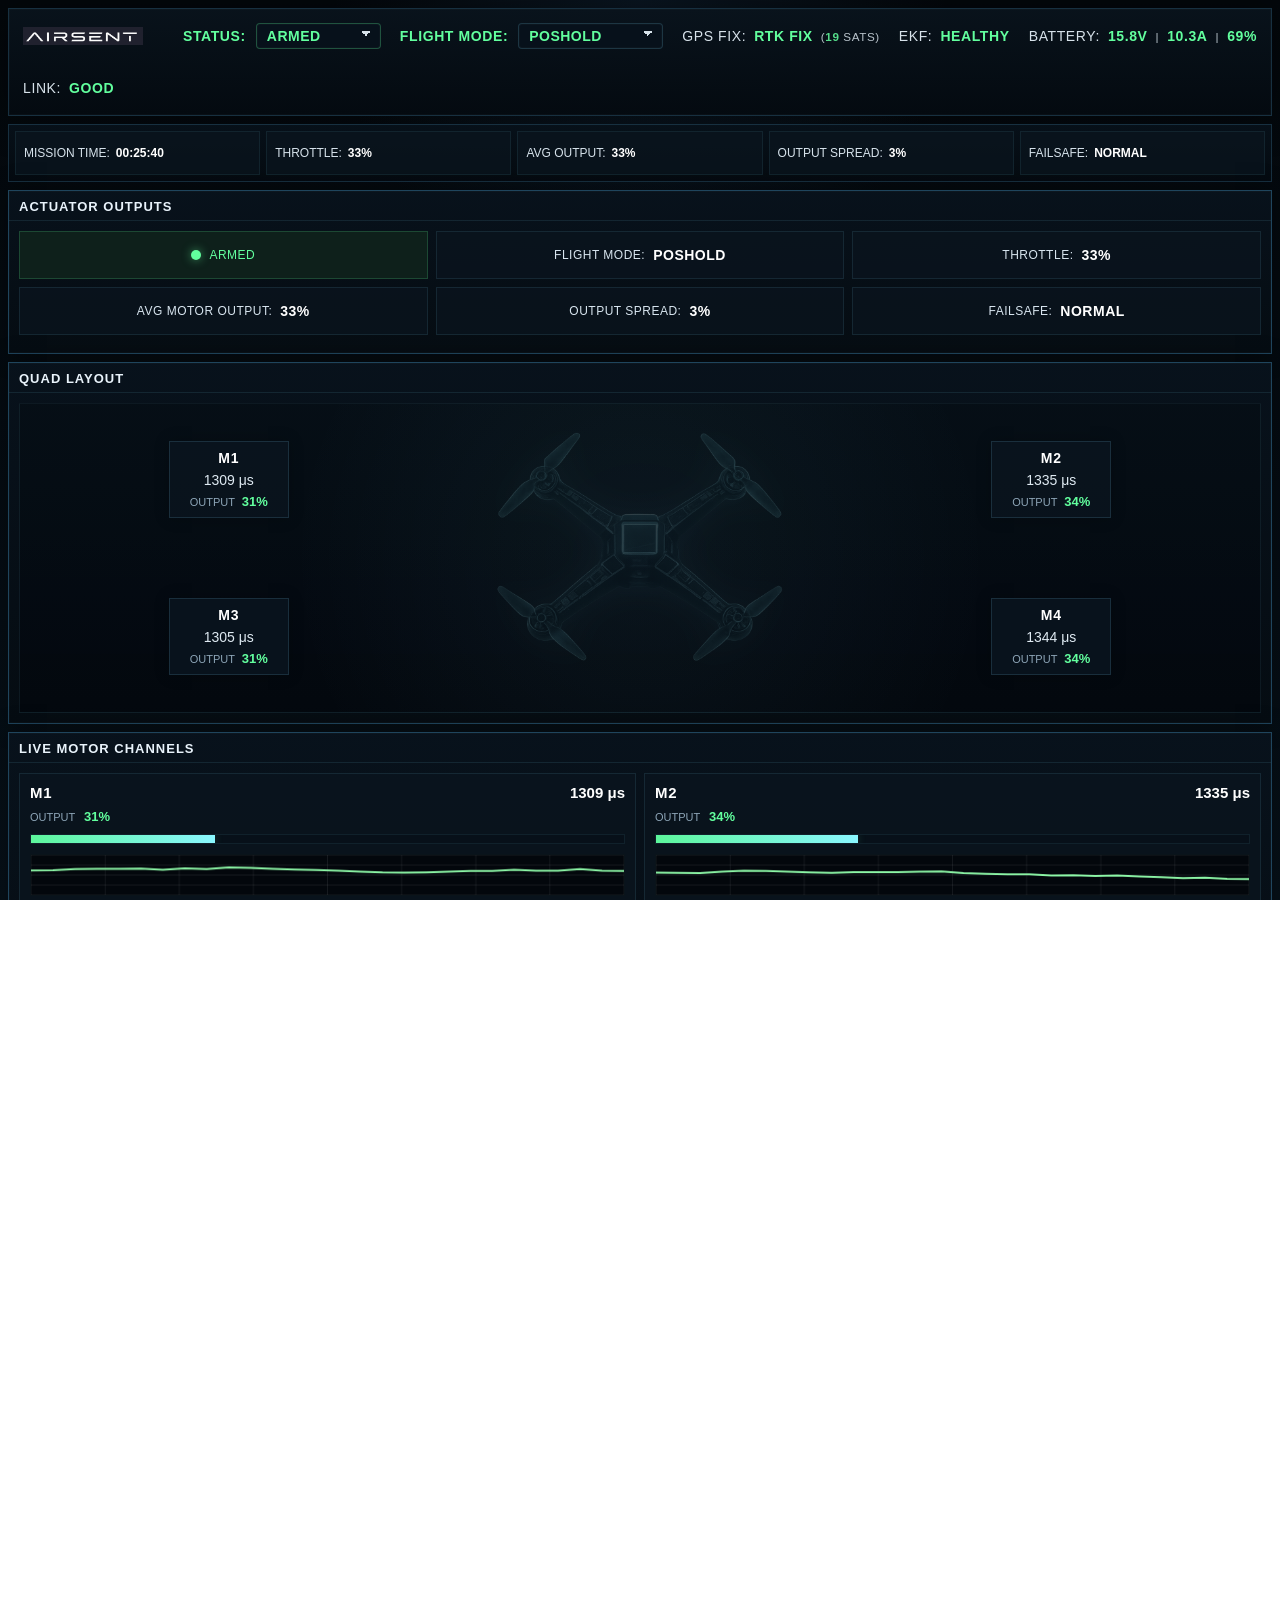
==== commit 6171dd40: "Add actuator page and universal dropdown navigation" ====
--- a/actuators.html
+++ b/actuators.html
@@ -5,13 +5,90 @@
   <meta name="viewport" content="width=device-width, initial-scale=1.0" />
   <title>Airsent GCS V1 - Actuator Outputs</title>
   <link rel="stylesheet" href="styles.css" />
+
+  <style>
+    .topbar,
+    .topbar-main,
+    .top-item,
+    .top-status-group {
+      overflow: visible !important;
+    }
+
+    .logo-dropdown {
+      position: relative;
+      display: inline-block;
+      margin-right: 12px;
+      z-index: 10000;
+    }
+
+    .logo-dropdown-btn {
+      background: transparent;
+      border: none;
+      padding: 0;
+      margin: 0;
+      display: flex;
+      align-items: center;
+      cursor: pointer;
+    }
+
+    .logo-dropdown-btn img {
+      display: block;
+    }
+
+    .logo-dropdown-menu {
+      display: none;
+      position: absolute;
+      top: calc(100% + 8px);
+      left: 0;
+      min-width: 220px;
+      background: #07111f;
+      border: 1px solid rgba(0,255,170,0.25);
+      box-shadow: 0 0 12px rgba(0, 255, 170, 0.12);
+      border-radius: 8px;
+      overflow: hidden;
+      z-index: 10001;
+    }
+
+    .logo-dropdown-menu a {
+      display: block;
+      padding: 12px 14px;
+      color: #d7e6f5;
+      text-decoration: none;
+      font-size: 14px;
+      letter-spacing: 0.5px;
+      text-transform: uppercase;
+      background: #07111f;
+    }
+
+    .logo-dropdown-menu a:hover {
+      background: #0d1b2d;
+      color: #7fffd4;
+    }
+
+    .logo-dropdown:hover .logo-dropdown-menu,
+    .logo-dropdown:focus-within .logo-dropdown-menu {
+      display: block;
+    }
+  </style>
 </head>
-<body>
+<body data-page="actuators">
   <div class="app-shell">
     <header class="topbar">
       <div class="topbar-main">
         <div class="top-item status top-status-group">
-          <img src="logo.png" alt="Airsent logo" class="top-logo" />
+          <div class="logo-dropdown">
+            <button class="logo-dropdown-btn" type="button" aria-label="Open navigation menu">
+              <img src="logo.png" alt="Airsent logo" class="top-logo" />
+            </button>
+            <div class="logo-dropdown-menu">
+              <a href="index.html">MAIN DASHBOARD</a>
+              <a href="sensor-status.html">SENSOR STATUS</a>
+              <a href="telemetry.html">TELEMETRY</a>
+              <a href="gps.html">GPS PAGE</a>
+              <a href="actuators.html">ACTUATORS</a>
+            </div>
+          </div>
+
           <span class="top-static-label">STATUS:</span>
           <select id="statusSelect" class="top-select status-select">
             <option value="armed" selected>ARMED</option>
@@ -103,7 +180,6 @@
     </section>
 
     <main class="actuator-page">
-
       <section class="panel actuator-summary-panel">
         <div class="panel-title">ACTUATOR OUTPUTS</div>
 
@@ -374,8 +450,14 @@
       document.getElementById("nodeM4")
     ];
 
+    const statusSelect = document.getElementById("statusSelect");
+    const flightModeSelect = document.getElementById("flightModeSelect");
+    const testButtons = document.querySelectorAll(".test-btn");
+
     let missionSeconds = 25 * 60 + 38;
-    let flightMode = "POSHOLD";
+    let flightMode = flightModeSelect ? flightModeSelect.value : "POSHOLD";
+    let manualTestMotor = null;
+    let manualTestTicksRemaining = 0;
 
     function pad(n) {
       return String(n).padStart(2, "0");
@@ -397,79 +479,95 @@
       missionTimeEl.textContent = `${pad(hours)}:${pad(minutes)}:${pad(seconds)}`;
     }
 
-function applyMotorFaultState(pwm, outputs, average, spread) {
-  let failsafe = "NORMAL";
-  let status = "NO WARNINGS";
-  let oscillation = "LOW";
-
-  if (spread >= 8) {
-    status = "OUTPUT IMBALANCE";
-    oscillation = "MED";
-  }
-
-  if (spread >= 12) {
-    failsafe = "WATCH";
-    status = "HIGH SPREAD";
-    oscillation = "HIGH";
-  }
-
-  let motorFaultDetected = false;
-
-  pwm.forEach((value, i) => {
-    const card = motorCards[i];
-    const node = motorNodes[i];
-    const output = outputs[i];
-
-    card.classList.remove("warn-card", "hot-card", "motor-fault");
-    node.classList.remove("motor-fault");
-
-    if (output >= average + 4) {
-      card.classList.add("warn-card");
-    }
-
-    if (output >= average + 7) {
-      card.classList.add("hot-card");
-    }
-
-    const faultDetected =
-      output > 85 ||
-      value < 1050 ||
-      value > 1950;
-
-    if (faultDetected) {
-      motorFaultDetected = true;
-      card.classList.add("motor-fault");
-      node.classList.add("motor-fault");
-    }
-  });
-
-  if (motorFaultDetected) {
-    failsafe = "MOTOR";
-    status = "MOTOR FAULT";
-    oscillation = "HIGH";
-  }
-
-  failsafeStateTop.textContent = failsafe;
-  summaryFailsafe.textContent = failsafe;
-  diagOscillation.textContent = oscillation;
-  diagStatus.textContent = status;
-}
+    function applyMotorFaultState(pwm, outputs, average, spread) {
+      let failsafe = "NORMAL";
+      let status = "NO WARNINGS";
+      let oscillation = "LOW";
+
+      if (spread >= 8) {
+        status = "OUTPUT IMBALANCE";
+        oscillation = "MED";
+      }
+
+      if (spread >= 12) {
+        failsafe = "WATCH";
+        status = "HIGH SPREAD";
+        oscillation = "HIGH";
+      }
+
+      let motorFaultDetected = false;
+
+      pwm.forEach((value, i) => {
+        const card = motorCards[i];
+        const node = motorNodes[i];
+        const output = outputs[i];
+
+        card.classList.remove("warn-card", "hot-card", "motor-fault");
+        node.classList.remove("motor-fault");
+
+        if (output >= average + 4) {
+          card.classList.add("warn-card");
+        }
+
+        if (output >= average + 7) {
+          card.classList.add("hot-card");
+        }
+
+        const faultDetected =
+          output > 85 ||
+          value < 1050 ||
+          value > 1950;
+
+        if (faultDetected) {
+          motorFaultDetected = true;
+          card.classList.add("motor-fault");
+          node.classList.add("motor-fault");
+        }
+      });
+
+      if (motorFaultDetected) {
+        failsafe = "MOTOR";
+        status = "MOTOR FAULT";
+        oscillation = "HIGH";
+      }
+
+      failsafeStateTop.textContent = failsafe;
+      summaryFailsafe.textContent = failsafe;
+      diagOscillation.textContent = oscillation;
+      diagStatus.textContent = status;
+    }
+
+    function applyStatusClass() {
+      if (!statusSelect) return;
+      statusSelect.classList.remove("status-armed", "status-prearm", "status-disarmed");
+      if (statusSelect.value === "armed") statusSelect.classList.add("status-armed");
+      if (statusSelect.value === "prearm") statusSelect.classList.add("status-prearm");
+      if (statusSelect.value === "disarmed") statusSelect.classList.add("status-disarmed");
+    }
 
     function updateActuatorPage() {
       updateMissionTime();
 
-      const pwm = [
+      flightMode = flightModeSelect ? flightModeSelect.value : flightMode;
+
+      let pwm = [
         Math.floor(rand(1295, 1360)),
         Math.floor(rand(1288, 1350)),
         Math.floor(rand(1305, 1375)),
         Math.floor(rand(1298, 1365))
       ];
-      pwm[1] = 1965;
 
       const forceFault = Math.random() > 0.94;
       if (forceFault) {
         const faultIndex = Math.floor(rand(0, 4));
         pwm[faultIndex] = Math.floor(rand(1910, 1985));
+      }
+
+      if (manualTestMotor !== null && manualTestTicksRemaining > 0) {
+        pwm[manualTestMotor] = Math.floor(rand(1760, 1880));
+        manualTestTicksRemaining--;
+      } else {
+        manualTestMotor = null;
       }
 
       const outputs = pwm.map(pwmToPercent);
@@ -509,6 +607,7 @@
         barEls[i].style.width = `${outputs[i]}%`;
       });
 
+      applyStatusClass();
       applyMotorFaultState(pwm, outputs, average, spread);
     }
 
@@ -581,6 +680,30 @@
       window.addEventListener("resize", render);
     }
 
+    if (flightModeSelect) {
+      flightModeSelect.addEventListener("change", () => {
+        summaryMode.textContent = flightModeSelect.value;
+      });
+    }
+
+    if (statusSelect) {
+      statusSelect.addEventListener("change", applyStatusClass);
+      applyStatusClass();
+    }
+
+    testButtons.forEach((btn) => {
+      btn.addEventListener("click", () => {
+        const motor = btn.dataset.motor;
+        if (motor === "all-stop") {
+          manualTestMotor = null;
+          manualTestTicksRemaining = 0;
+          return;
+        }
+        manualTestMotor = Number(motor) - 1;
+        manualTestTicksRemaining = 5;
+      });
+    });
+
     drawChart("motorSpark1", [{ color: "#8df7a7", data: randomSeries(28, 0.62, 0.08), width: 2 }], 8, 4);
     drawChart("motorSpark2", [{ color: "#8df7a7", data: randomSeries(28, 0.56, 0.08), width: 2 }], 8, 4);
     drawChart("motorSpark3", [{ color: "#8df7a7", data: randomSeries(28, 0.68, 0.08), width: 2 }], 8, 4);
--- a/styles.css
+++ b/styles.css
@@ -2481,4 +2481,75 @@
     justify-content:flex-start;
     margin-left:0;
   }
+}
+
+/* UNIVERSAL LOGO DROPDOWN FIX */
+.topbar,
+.topbar-main,
+.top-item,
+.top-status-group {
+  overflow: visible !important;
+}
+
+.logo-dropdown {
+  position: relative;
+  display: inline-block;
+  margin-right: 12px;
+  z-index: 10000;
+}
+
+.logo-dropdown-btn {
+  background: transparent;
+  border: none;
+  padding: 0;
+  margin: 0;
+  display: flex;
+  align-items: center;
+  cursor: pointer;
+}
+
+.logo-dropdown-btn img {
+  display: block;
+}
+
+.logo-dropdown-menu {
+  display: none;
+  position: absolute;
+  top: calc(100% + 8px);
+  left: 0;
+  min-width: 220px;
+  background: #07111f;
+  border: 1px solid rgba(0, 255, 170, 0.25);
+  box-shadow: 0 0 12px rgba(0, 255, 170, 0.12);
+  border-radius: 8px;
+  overflow: hidden;
+  z-index: 10001;
+}
+
+.logo-dropdown-menu a {
+  display: block;
+  padding: 12px 14px;
+  color: #d7e6f5;
+  text-decoration: none;
+  font-size: 14px;
+  letter-spacing: 0.5px;
+  background: #07111f;
+  text-transform: uppercase;
+}
+
+.logo-dropdown-menu a:hover {
+  background: #0d1b2d;
+  color: #7fffd4;
+}
+
+.logo-dropdown:hover .logo-dropdown-menu,
+.logo-dropdown:focus-within .logo-dropdown-menu {
+  display: block;
+}
+
+.topbar,
+.topbar-main,
+.top-item,
+.top-status-group {
+  overflow: visible !important;
 }
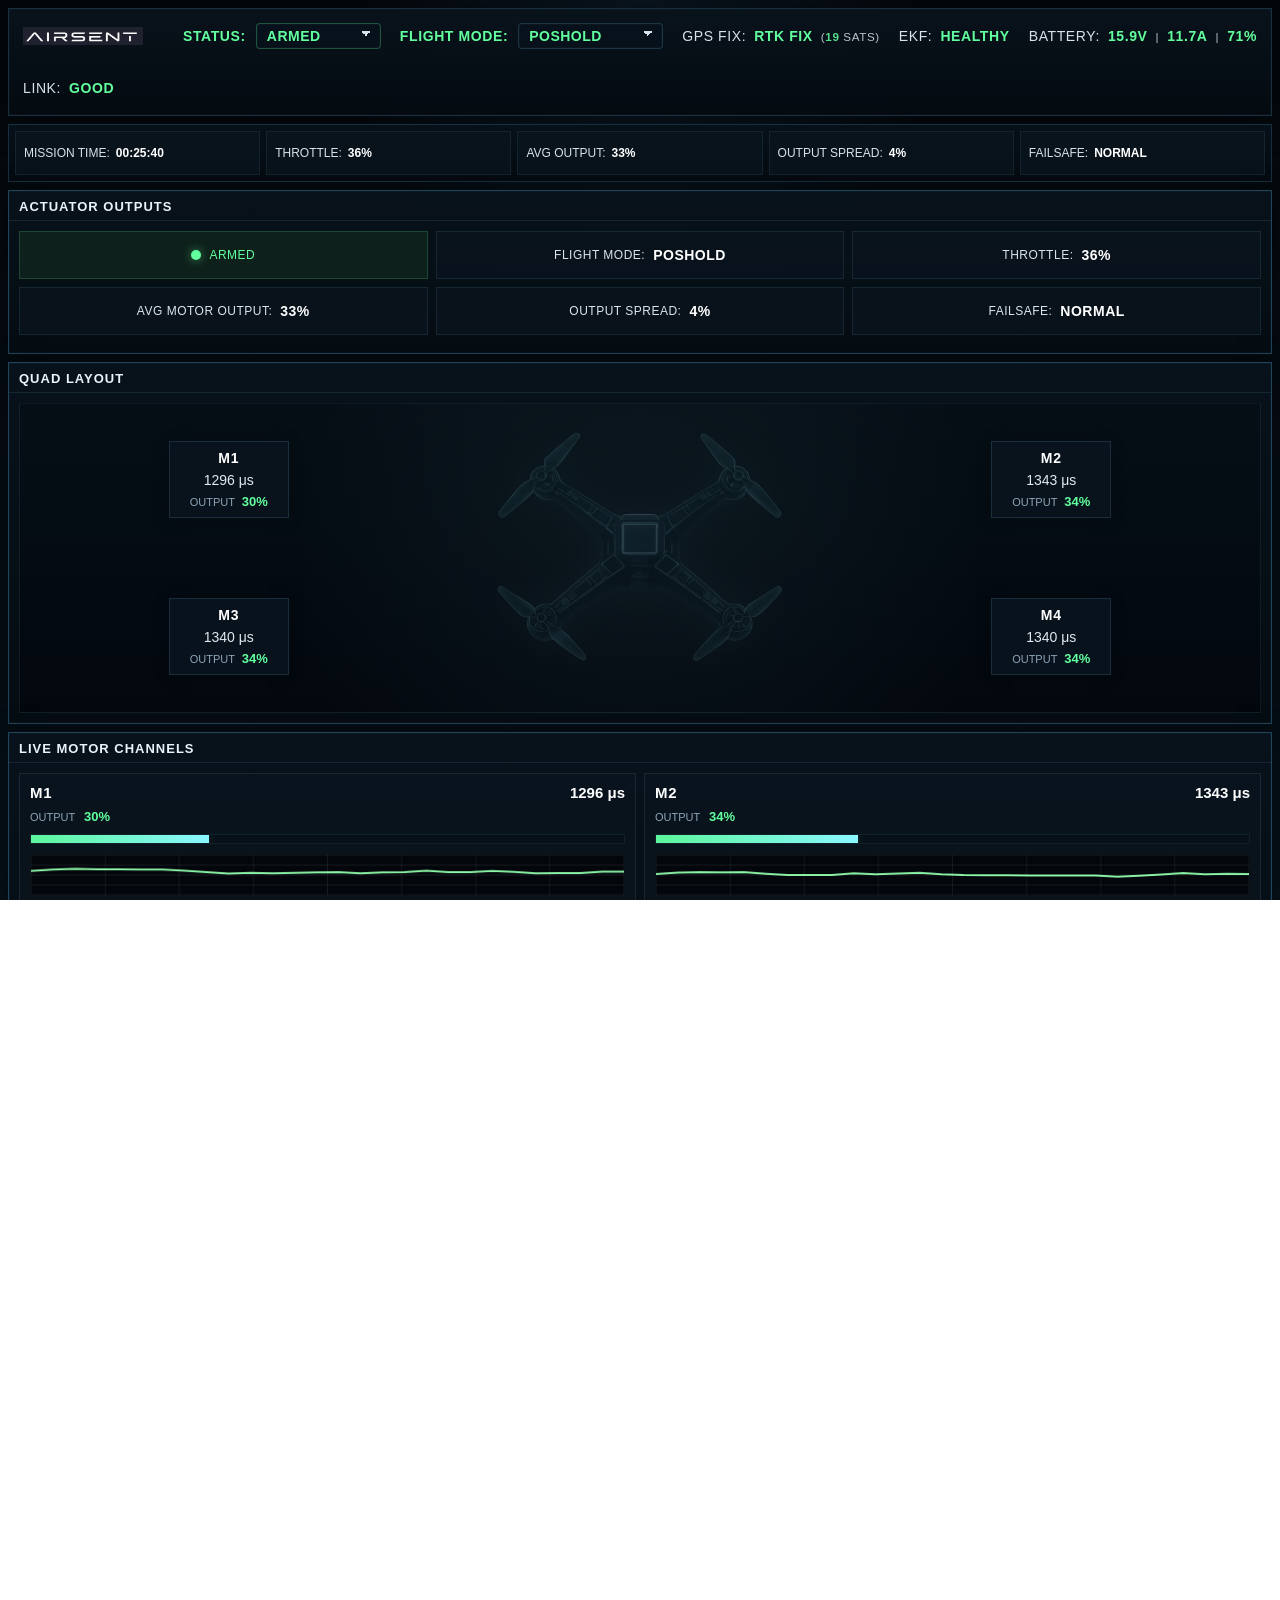
==== commit 2d701d04: "fix homepage to login page" ====
--- a/actuators.html
+++ b/actuators.html
@@ -81,7 +81,7 @@
               <img src="logo.png" alt="Airsent logo" class="top-logo" />
             </button>
             <div class="logo-dropdown-menu">
-              <a href="index.html">MAIN DASHBOARD</a>
+              <a href="dashboard.html">MAIN DASHBOARD</a>
               <a href="sensor-status.html">SENSOR STATUS</a>
               <a href="telemetry.html">TELEMETRY</a>
               <a href="gps.html">GPS PAGE</a>
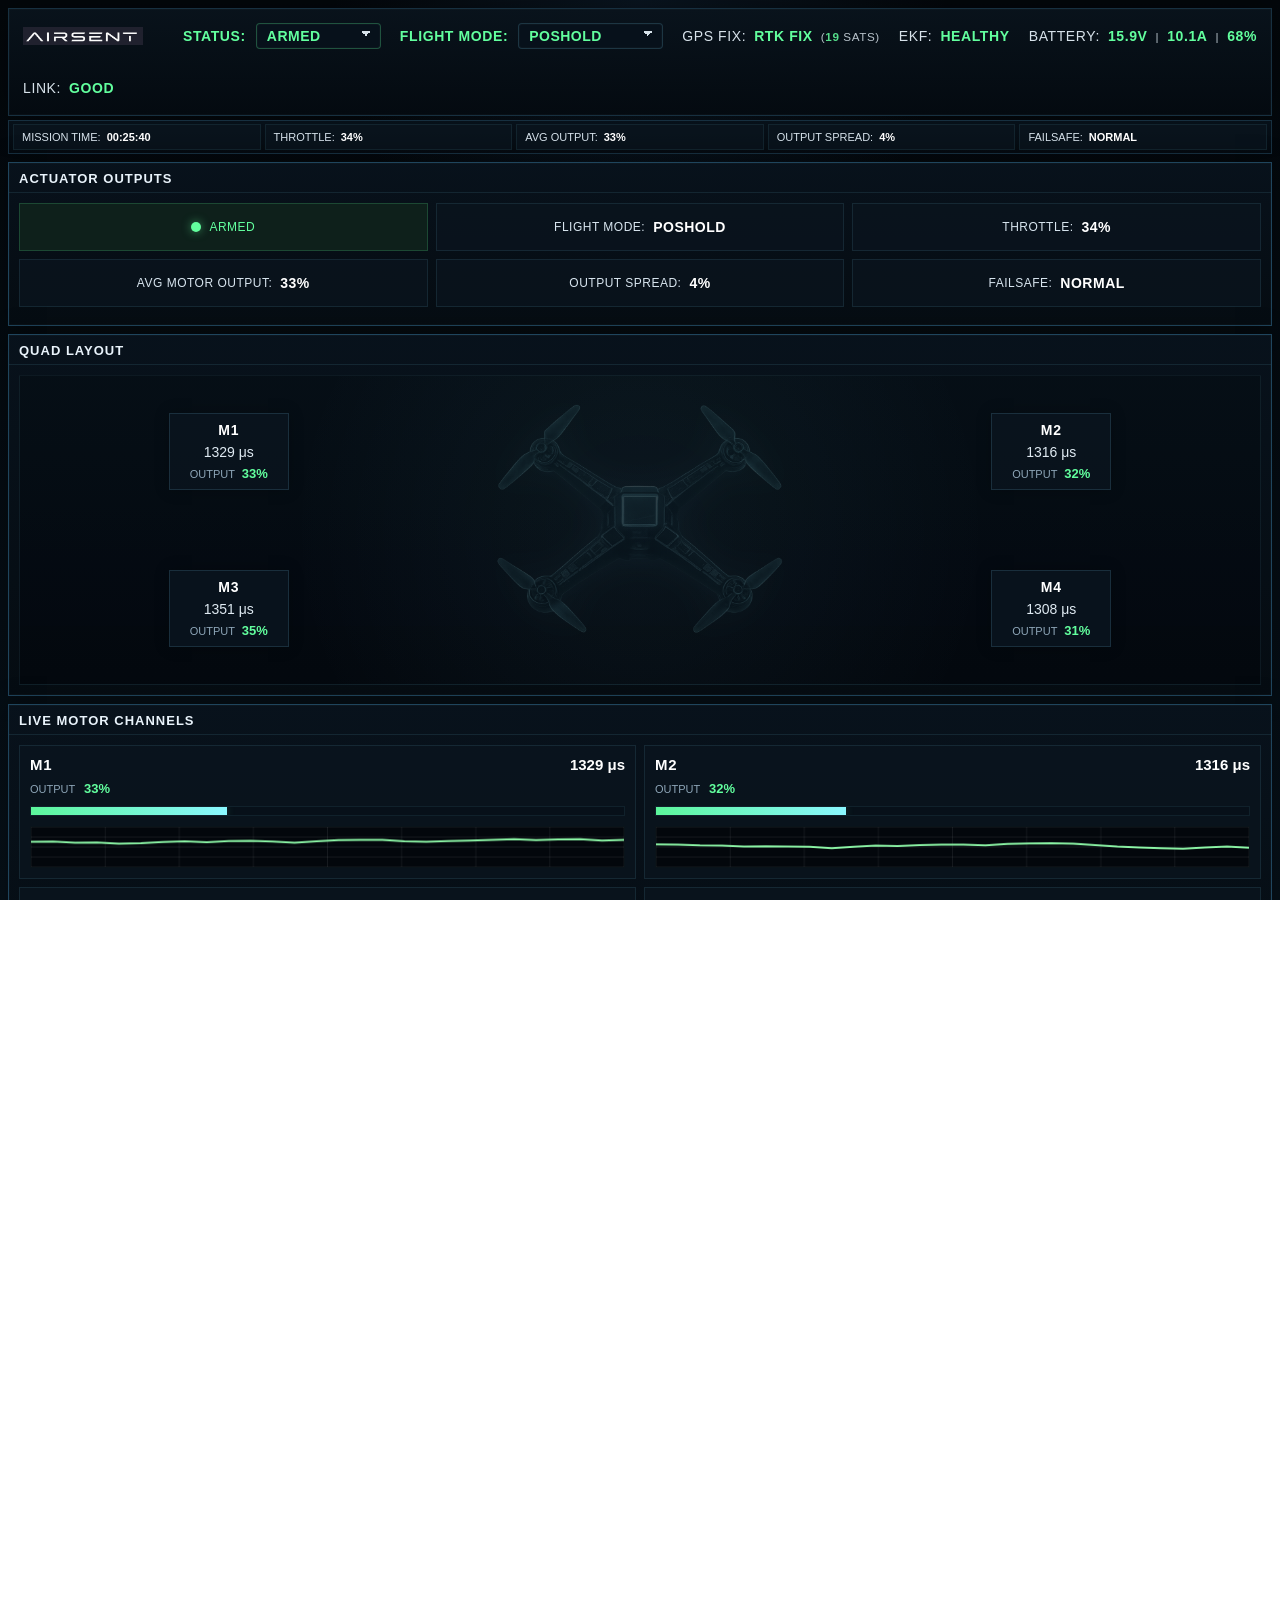
==== commit 98f4dd6c: "update" ====
--- a/actuators.html
+++ b/actuators.html
@@ -81,12 +81,16 @@
               <img src="logo.png" alt="Airsent logo" class="top-logo" />
             </button>
             <div class="logo-dropdown-menu">
-              <a href="dashboard.html">MAIN DASHBOARD</a>
-              <a href="sensor-status.html">SENSOR STATUS</a>
-              <a href="telemetry.html">TELEMETRY</a>
-              <a href="gps.html">GPS PAGE</a>
-              <a href="actuators.html">ACTUATORS</a>
-            </div>
+      <a href="dashboard.html">Main Dashboard</a>
+      <a href="mission.html">Mission Planner</a>
+      <a href="preflight.html">Pre-Flight Checklist</a>
+      <a href="parameters.html">Parameters</a>
+      <a href="logs.html">Flight Logs</a>
+      <a href="launch.html">Launch Sequencer</a>
+      <a href="health.html">System Health</a>
+      <a href="sensor-status.html">Sensor Status</a>
+      <a href="actuators.html">Actuators</a>
+    </div>
           </div>
 
           <span class="top-static-label">STATUS:</span>
--- a/styles.css
+++ b/styles.css
@@ -180,27 +180,27 @@
 }
 
 .subbar{
-  margin-top:8px;
+  margin-top:4px;
   border:1px solid var(--line);
   background:linear-gradient(180deg, rgba(7,17,26,.94), rgba(4,10,16,.98));
   display:grid;
   grid-template-columns:repeat(5,1fr);
-  gap:6px;
-  padding:6px;
+  gap:4px;
+  padding:3px 4px;
 }
 
 .subbar-item{
   border:1px solid rgba(127,220,255,.08);
   background:rgba(10,20,30,.75);
-  padding:6px 8px;
-  font-size:12px;
+  padding:3px 8px;
+  font-size:11px;
   text-transform:uppercase;
   color:#d6e2eb;
-  min-height:44px;
+  min-height:26px;
   display:flex;
   align-items:center;
   justify-content:space-between;
-  gap:8px;
+  gap:6px;
 }
 
 .subbar-item span{
@@ -259,15 +259,15 @@
 }
 
 .dashboard{
-  margin-top:8px;
+  margin-top:4px;
   display:grid;
   grid-template-columns:220px minmax(220px, .68fr) minmax(700px, 2.55fr) minmax(250px, .9fr);
-  grid-template-rows:minmax(0, 1fr) 150px 190px;
+  grid-template-rows:minmax(0, 1fr) 130px 160px;
   grid-template-areas:
     "left attitude map right"
     "left mini mini mini"
     "left timeline timeline timeline";
-  gap:8px;
+  gap:6px;
   height:calc(100vh - 112px);
   width:100%;
   min-width:0;
@@ -354,7 +354,7 @@
   grid-area:left;
   display:grid;
   gap:8px;
-  grid-template-rows:172px 132px 164px 1fr;
+  grid-template-rows:auto auto auto 1fr;
   min-height:0;
 }
 
@@ -582,6 +582,7 @@
   border-radius:50%;
   position:relative;
   border:1px solid rgba(255,255,255,.10);
+  overflow:hidden;
   background:
     radial-gradient(circle at 50% 40%, rgba(255,255,255,.04), rgba(255,255,255,0) 58%),
     linear-gradient(180deg, rgba(7,18,28,.96), rgba(3,8,14,.98));
@@ -628,7 +629,11 @@
 
 .horizon-disc{
   position:absolute;
-  inset:14px;
+  /* Oversized so pitch/roll transforms never expose an edge inside the clipped ring */
+  width:200%;
+  height:200%;
+  top:-50%;
+  left:-50%;
   border-radius:50%;
   overflow:hidden;
   background:#000;
@@ -715,7 +720,51 @@
 }
 
 .attitude-side{
-  display:none;
+  padding:6px 10px 0;
+  display:flex;
+  flex-direction:column;
+  justify-content:center;
+}
+
+.rate-stats{
+  display:flex;
+  flex-direction:column;
+  gap:5px;
+}
+
+.rate-row{
+  display:flex;
+  align-items:center;
+  justify-content:space-between;
+  gap:8px;
+  padding:5px 10px;
+  border:1px solid rgba(127,220,255,.07);
+  background:rgba(10,20,30,.5);
+  border-radius:3px;
+}
+
+.rate-label{
+  font-size:9px;
+  letter-spacing:1px;
+  text-transform:uppercase;
+  color:#4a7090;
+  font-weight:500;
+}
+
+.rate-val{
+  font-size:12px;
+  font-weight:700;
+  font-family:'DM Mono', 'Courier New', monospace;
+  color:#7fdcff;
+  text-align:right;
+}
+
+.rate-val.active{
+  color:#62ff9e;
+}
+
+.rate-val.high{
+  color:#f0bc59;
 }
 
 .attitude-bottom-strip{
@@ -960,7 +1009,7 @@
   grid-area:right;
   display:grid;
   gap:8px;
-  grid-template-rows:96px minmax(0, 1fr);
+  grid-template-rows:auto minmax(0, 1fr);
   min-height:0;
 }
 
@@ -1026,7 +1075,7 @@
 }
 
 .mini-graph-panel{
-  height:150px;
+  height:130px;
   min-width:0;
 }
 
@@ -1043,9 +1092,9 @@
   grid-area:timeline;
   display:grid;
   grid-template-rows:auto 1fr 1fr;
-  gap:8px;
-  padding:8px;
-  height:190px;
+  gap:4px;
+  padding:6px;
+  height:160px;
   min-height:0;
 }
 
@@ -2552,4 +2601,249 @@
 .top-item,
 .top-status-group {
   overflow: visible !important;
+}
+/* ═══════════════════════════════════════════════════════
+   LAUNCH MINI PANEL
+═══════════════════════════════════════════════════════ */
+.launch-mini-panel {
+  border: 1px solid rgba(127,220,255,.08);
+  transition: border-color .3s, box-shadow .3s, background .3s;
+}
+.launch-mini-panel.alert {
+  border-color: rgba(255,80,80,.5) !important;
+  box-shadow: 0 0 18px rgba(255,60,60,.25) !important;
+  animation: launch-panel-blink .6s infinite;
+}
+@keyframes launch-panel-blink {
+  0%,100% { background: rgba(255,40,40,.06); }
+  50%      { background: rgba(255,40,40,.01); }
+}
+
+.launch-mini-body {
+  padding: 8px 10px 8px;
+  display: flex;
+  flex-direction: column;
+  gap: 6px;
+}
+
+.launch-clock-row {
+  display: flex;
+  align-items: center;
+  gap: 8px;
+}
+.launch-clock-label {
+  font-size: 11px;
+  color: #4a7090;
+  font-family: monospace;
+  letter-spacing: .5px;
+}
+.launch-clock {
+  font-size: 28px;
+  font-weight: 700;
+  font-family: 'Share Tech Mono', 'DM Mono', monospace;
+  color: #7fdcff;
+  letter-spacing: 2px;
+  line-height: 1;
+  flex: 1;
+}
+.launch-clock.warn   { color: #ffb800; }
+.launch-clock.abort  { color: #ff3355; animation: lc-blink .5s infinite; }
+.launch-clock.launch { color: #00ff88; }
+@keyframes lc-blink { 0%,100%{opacity:1} 50%{opacity:.3} }
+
+.launch-status-badge {
+  font-size: 8px;
+  font-weight: 700;
+  letter-spacing: 1.5px;
+  text-transform: uppercase;
+  padding: 2px 7px;
+  border: 1px solid;
+  border-radius: 2px;
+  white-space: nowrap;
+}
+.launch-status-badge.standby  { color:#4a7090; border-color:#1a3040; }
+.launch-status-badge.counting { color:#7fdcff; border-color:rgba(127,220,255,.4); box-shadow:0 0 8px rgba(127,220,255,.15); }
+.launch-status-badge.hold     { color:#ffb800; border-color:rgba(255,184,0,.4); }
+.launch-status-badge.abort    { color:#ff3355; border-color:rgba(255,51,85,.4); animation:lc-blink .7s infinite; }
+.launch-status-badge.launch   { color:#00ff88; border-color:rgba(0,255,136,.4); }
+
+.launch-config-row {
+  display: flex;
+  align-items: center;
+  gap: 5px;
+  font-size: 9px;
+}
+.launch-cfg-label {
+  color: #4a7090;
+  letter-spacing: .5px;
+  text-transform: uppercase;
+  white-space: nowrap;
+}
+.launch-cfg-input {
+  width: 44px;
+  height: 22px;
+  background: #0a1a28;
+  border: 1px solid rgba(127,220,255,.2);
+  color: #7fdcff;
+  font-family: monospace;
+  font-size: 11px;
+  text-align: center;
+  border-radius: 2px;
+  outline: none;
+}
+.launch-cfg-input:focus { border-color: #7fdcff; }
+
+.launch-fault-bar {
+  font-size: 9px;
+  font-family: monospace;
+  color: #ff5566;
+  letter-spacing: .5px;
+  min-height: 12px;
+  padding: 0 2px;
+}
+
+.launch-btn-row {
+  display: flex;
+  gap: 5px;
+}
+.launch-mini-btn {
+  flex: 1;
+  height: 28px;
+  border-radius: 2px;
+  border: 1px solid;
+  font-size: 9px;
+  font-weight: 700;
+  letter-spacing: 1px;
+  text-transform: uppercase;
+  cursor: pointer;
+  font-family: 'DM Sans', Arial, sans-serif;
+  transition: all .12s;
+}
+.lbtn-start { border-color:rgba(0,255,136,.4); color:#00ff88; background:rgba(0,255,136,.06); }
+.lbtn-start:hover { background:rgba(0,255,136,.15); }
+.lbtn-start:disabled { opacity:.25; cursor:not-allowed; }
+.lbtn-hold  { border-color:rgba(255,184,0,.4); color:#ffb800; background:rgba(255,184,0,.06); }
+.lbtn-hold:hover { background:rgba(255,184,0,.14); }
+.lbtn-hold:disabled { opacity:.25; cursor:not-allowed; }
+.lbtn-abort { border-color:rgba(255,51,85,.4); color:#ff3355; background:rgba(255,51,85,.06); }
+.lbtn-abort:hover { background:rgba(255,51,85,.16); }
+.lbtn-abort:disabled { opacity:.25; cursor:not-allowed; }
+
+/* ═══════════════════════════════════════════════════════
+   COMPASS ROW (alongside attitude)
+═══════════════════════════════════════════════════════ */
+.attitude-compass-row {
+  display: flex;
+  justify-content: center;
+  padding: 4px 10px 0;
+}
+.attitude-compass-row .compass-card {
+  width: 100%;
+}
+
+/* ═══════════════════════════════════════════════════════
+   FLIGHT CONTROLS IN ATTITUDE BOTTOM STRIP
+═══════════════════════════════════════════════════════ */
+.flight-controls-strip {
+  padding: 6px 10px 8px;
+  border-top: 1px solid rgba(127,220,255,.08);
+  margin-top: 4px;
+}
+.flight-controls-strip .flight-controls-grid {
+  display: grid;
+  grid-template-columns: repeat(4, 1fr);
+  gap: 5px;
+}
+
+/* ═══════════════════════════════════════════════════════
+   ATTITUDE PANEL — FILLS AVAILABLE SPACE
+   Horizon + Compass + Flight Controls spread evenly
+═══════════════════════════════════════════════════════ */
+
+/* Panel itself is full-height flex column */
+.attitude-panel {
+  display: flex !important;
+  flex-direction: column !important;
+  padding-bottom: 0 !important;
+}
+
+/* Tighter topline */
+.attitude-topline {
+  padding: 5px 10px 0 !important;
+  font-size: 10px !important;
+  flex-shrink: 0 !important;
+}
+.attitude-topline span { font-size: 12px !important; }
+
+/* Horizon section — takes 40% of remaining height */
+.attitude-layout {
+  flex: 0 0 auto !important;
+  grid-template-columns: 1fr !important;
+  padding: 6px 10px 4px !important;
+  display: flex !important;
+  justify-content: center !important;
+}
+.attitude-wrap {
+  min-height: 0 !important;
+  flex: 0 0 auto !important;
+}
+.attitude-ring {
+  width: 140px !important;
+  height: 140px !important;
+}
+
+/* Compass row — centred, takes its natural size */
+.attitude-compass-row {
+  flex: 1 !important;
+  display: flex !important;
+  align-items: center !important;
+  justify-content: center !important;
+  padding: 0 10px !important;
+}
+.attitude-compass-row .compass-card {
+  width: 100% !important;
+  flex: 1 !important;
+  display: flex !important;
+  flex-direction: column !important;
+  align-items: center !important;
+  justify-content: center !important;
+  padding: 8px 8px 6px !important;
+  gap: 6px !important;
+}
+.modern-compass {
+  width: 100px !important;
+  height: 100px !important;
+}
+.modern-compass-label   { font-size: 9px !important; }
+.modern-compass-label.n { top: 13px !important; }
+.modern-compass-label.s { bottom: 13px !important; }
+.modern-compass-label.e { right: 13px !important; }
+.modern-compass-label.w { left: 13px !important; }
+.tick-n { top: 5px !important; height: 8px !important; }
+.tick-s { bottom: 5px !important; height: 8px !important; }
+.tick-e { right: 5px !important; width: 8px !important; }
+.tick-w { left: 5px !important; width: 8px !important; }
+.modern-compass-arrow   { height: 36px !important; width: 14px !important; }
+.arrow-head { border-left-width: 8px !important; border-right-width: 8px !important; border-bottom-width: 20px !important; }
+.arrow-tail { height: 16px !important; }
+.modern-compass-center  { width: 8px !important; height: 8px !important; }
+.compass-heading-text   { font-size: 11px !important; }
+
+/* Flight controls strip — fills remaining space at bottom */
+.flight-controls-strip {
+  flex: 0 0 auto !important;
+  padding: 6px 10px 10px !important;
+  margin-top: 0 !important;
+  border-top: 1px solid rgba(127,220,255,.08) !important;
+}
+.flight-controls-strip .flight-controls-grid {
+  display: grid !important;
+  grid-template-columns: repeat(4, 1fr) !important;
+  gap: 5px !important;
+}
+.flight-controls-strip .flight-btn {
+  height: 36px !important;
+  font-size: 16px !important;
+  padding: 0 !important;
+  min-width: 0 !important;
 }
